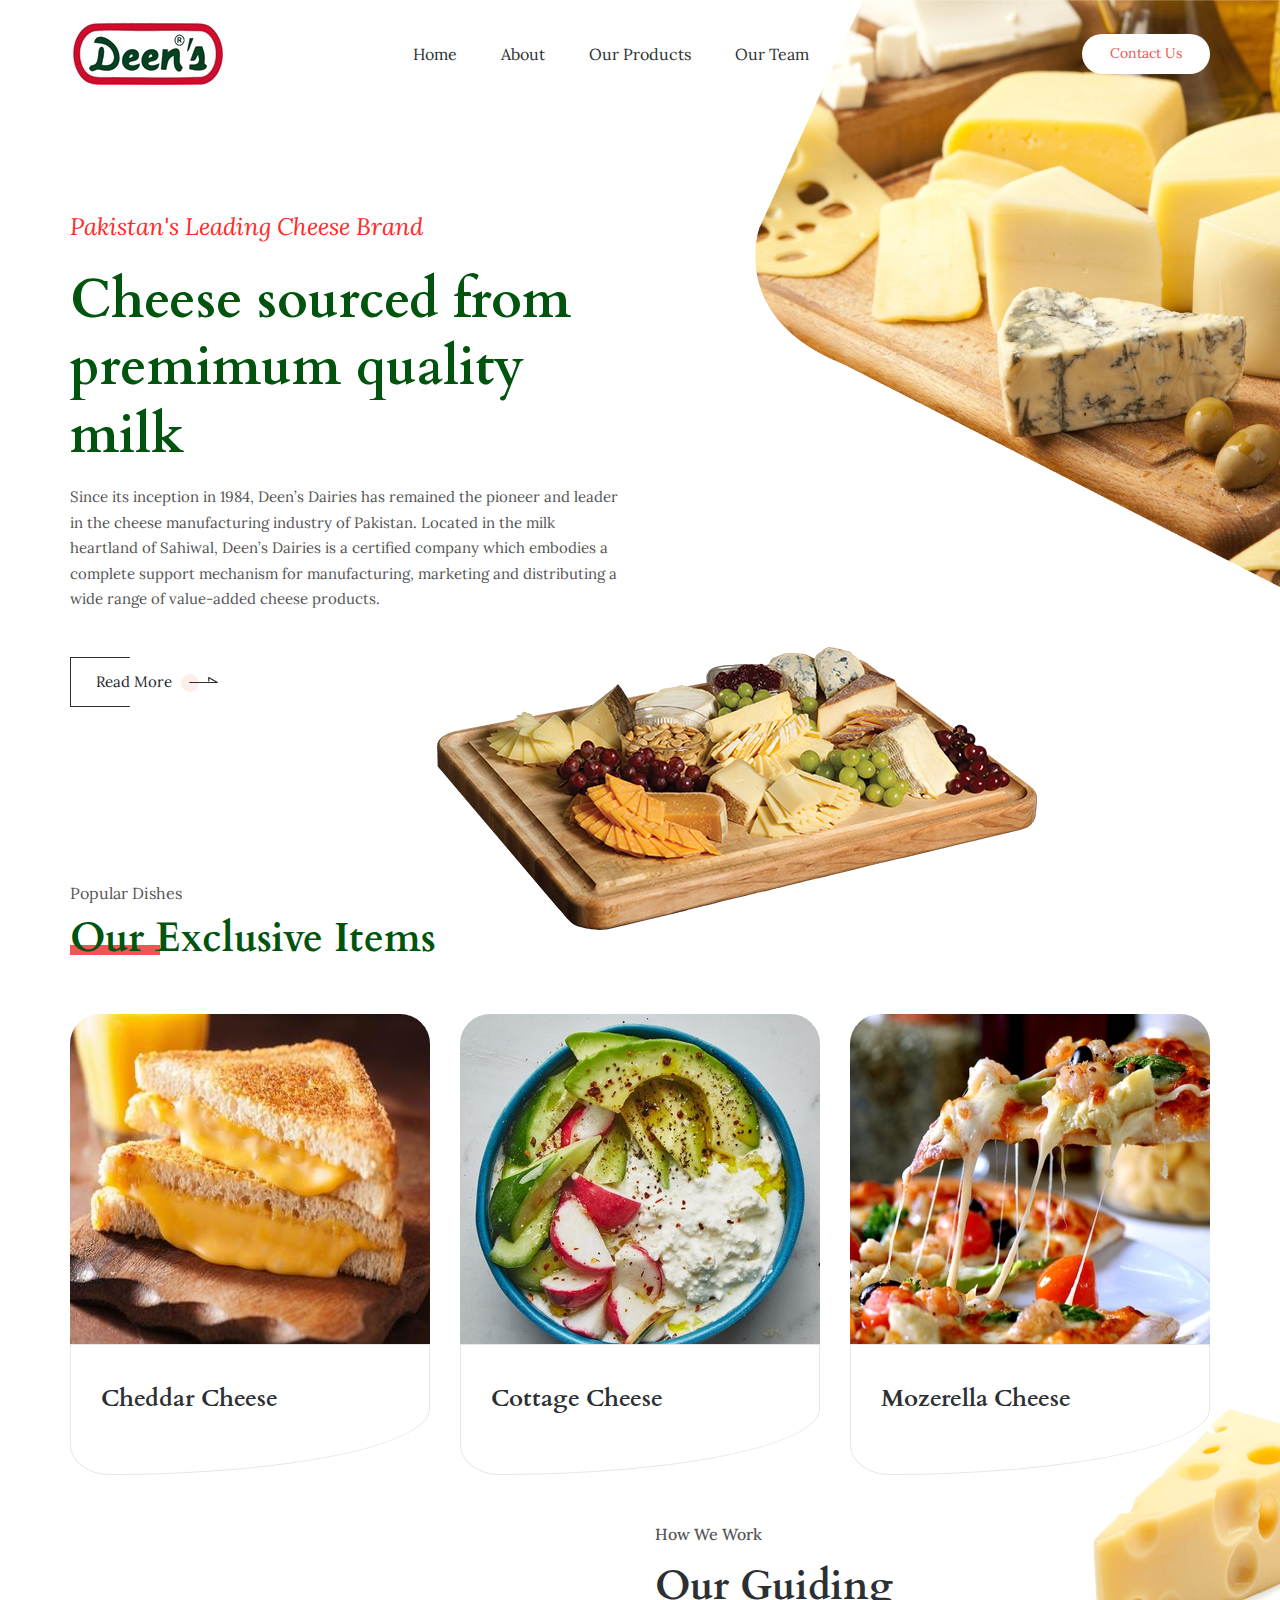
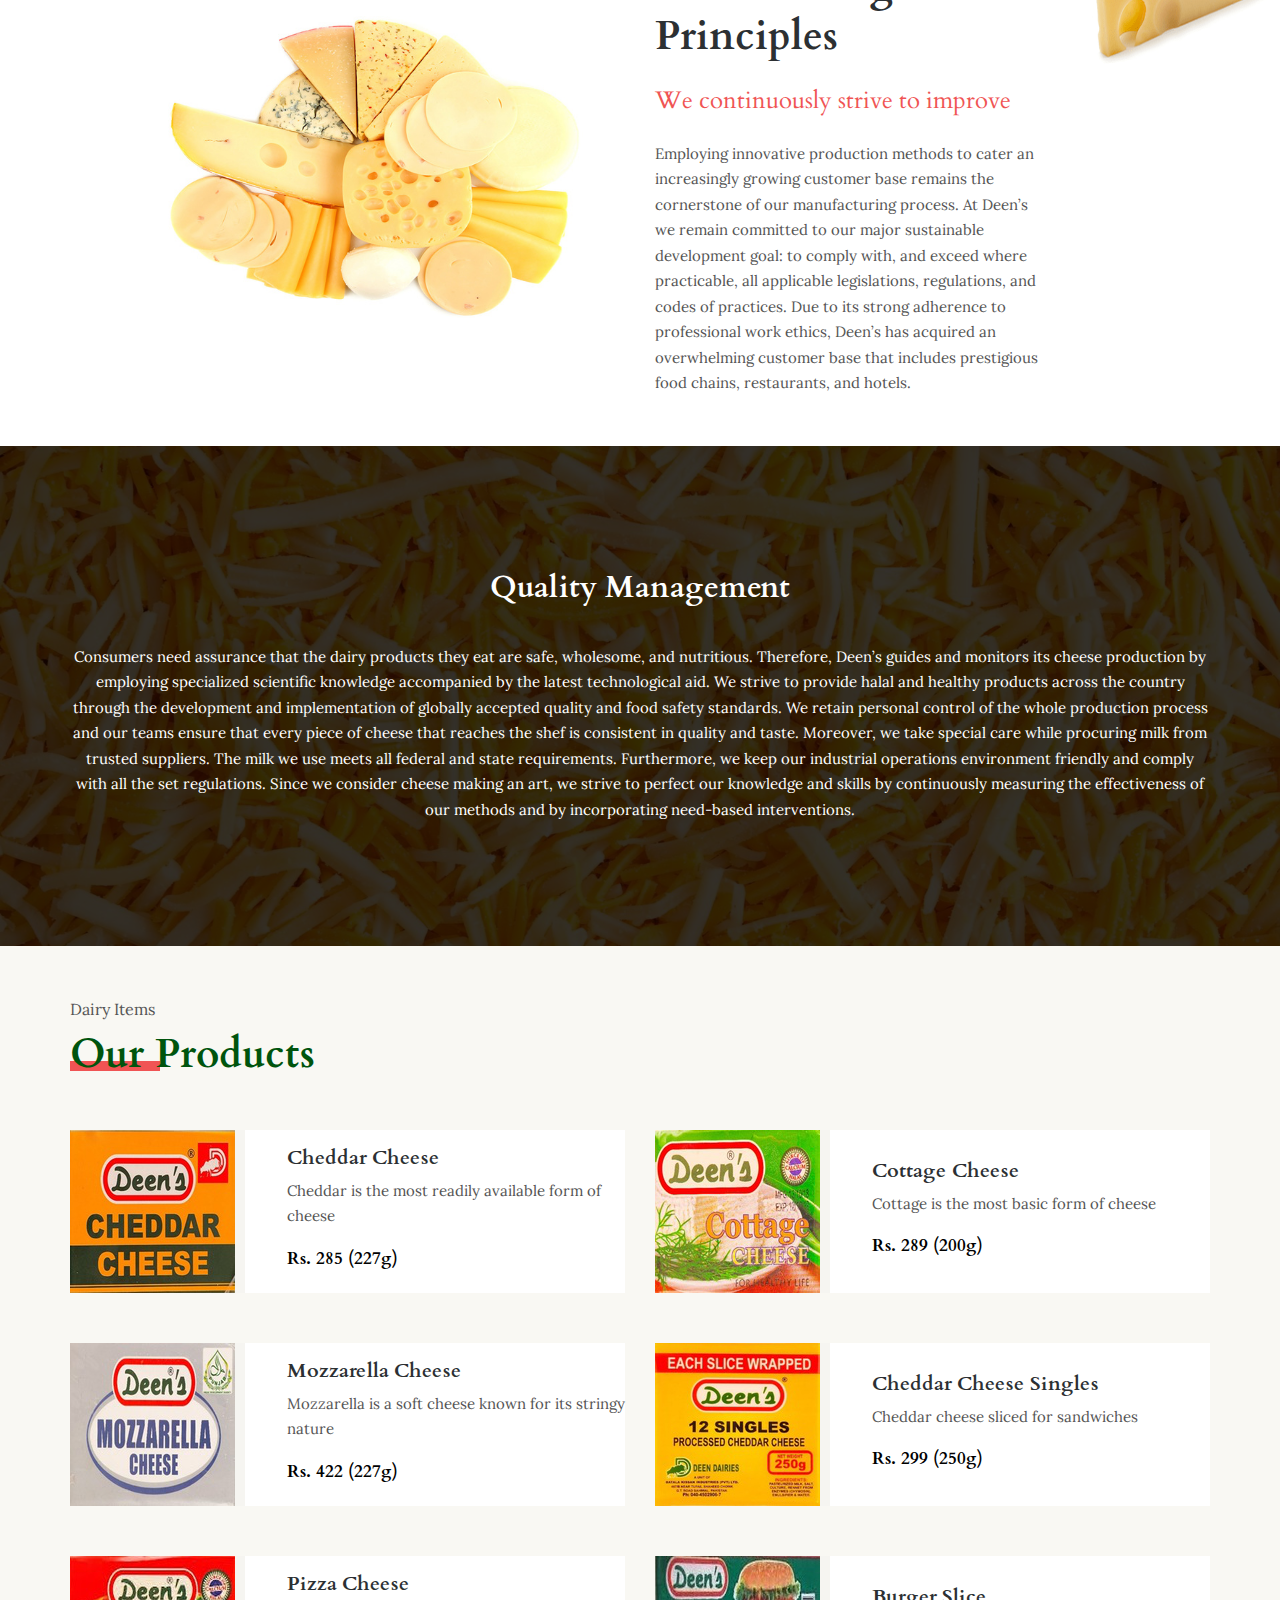
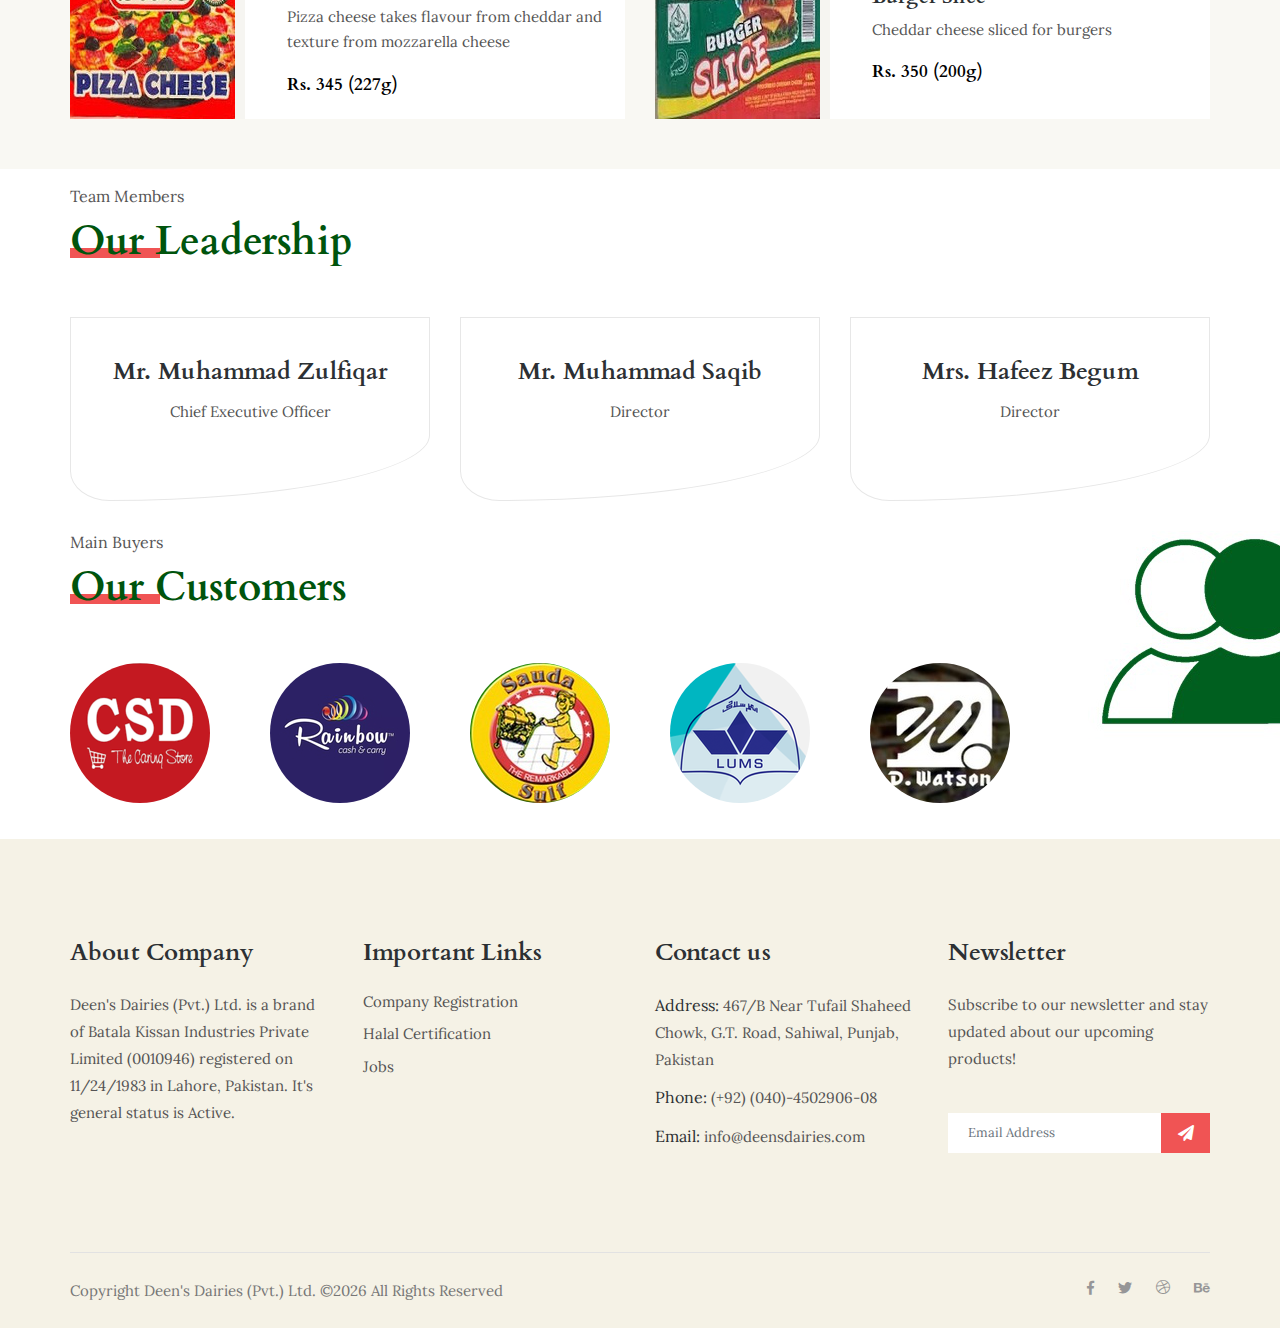
==== index.html @ 835cca10 "Update index.html" ====
<!doctype html>
<html lang="en">

<head>
    <!-- Required meta tags -->
    <meta charset="utf-8">
    <meta name="viewport" content="width=device-width, initial-scale=1, shrink-to-fit=no">
    <meta name="keywords" content="Deens, Cheddar, Mozzarella, Pizza, Cottage, Cheese, Best, Quality, Brand, Manufacturers, Pakistan, pizza cheese in pakistan, mozzarella cheese price in pakistan, mozzarella cheese brands in pakistan">
    <meta name="description" content="Based in the milk heartland of Sahiwal, Deen's is Pakistan's top cheese brand
that manufactures best quality cheese products: Cheddar, Mozzarella, Pizza, Cottage Cheese. Our products are available nationwide 
including Lahore, Karachi, Islamabad, Peshawar, Quetta.">
    <title>Deen's Dairies - Pakistan's Best-Selling Cheese Brand: Cheddar, Mozzarella, Pizza, Cottage. Top Manufacturers Of High Quality Cheese</title>
    <link rel="icon" href="img/favicon.ico">
    <!-- Bootstrap CSS -->
    <link rel="stylesheet" href="css/bootstrap.min.css">
    <!-- animate CSS -->
    <link rel="stylesheet" href="css/animate.css">
    <!-- owl carousel CSS -->
    <link rel="stylesheet" href="css/owl.carousel.min.css">
    <!-- themify CSS -->
    <link rel="stylesheet" href="css/themify-icons.css">
    <!-- flaticon CSS -->
    <link rel="stylesheet" href="css/flaticon.css">
    <!-- font awesome CSS -->
    <link rel="stylesheet" href="css/magnific-popup.css">
    <!-- swiper CSS -->
    <link rel="stylesheet" href="css/slick.css">
    <link rel="stylesheet" href="css/gijgo.min.css">
    <link rel="stylesheet" href="css/nice-select.css">
    <link rel="stylesheet" href="css/all.css">
    <!-- style CSS -->
    <link rel="stylesheet" href="css/style.css">
</head>

<body>
    <!--::header part start::-->
    <header class="main_menu home_menu">
        <div class="container">
            <div class="row align-items-center">
                <div class="col-lg-12">
                    <nav class="navbar navbar-expand-lg navbar-light">
                        <a class="navbar-brand" href="index.html"> <img src="img/logo.png" alt="logo"> </a>
                        <button class="navbar-toggler" type="button" data-toggle="collapse"
                            data-target="#navbarSupportedContent" aria-controls="navbarSupportedContent"
                            aria-expanded="false" aria-label="Toggle navigation">
                            <span class="navbar-toggler-icon"></span>
                        </button>

                        <div class="collapse navbar-collapse main-menu-item justify-content-end"
                            id="navbarSupportedContent">
                            <ul class="navbar-nav">
                                <li class="nav-item">
                                    <a class="nav-link" href="index.html">Home</a>
                                </li>
                                <li class="nav-item">
                                    <a class="nav-link" href="about.html">About</a>
                                </li>
                                <li class="nav-item">
                                    <a class="nav-link" href="our-products.html">Our Products</a>
                                </li>
                                <li class="nav-item">
                                    <a class="nav-link" href="our-team.html"> Our Team</a>
                                </li>
								 
                               
                               
                            </ul>
                        </div>
                        <div class="menu_btn">
                            <a href="contact.html" class="btn_1 d-none d-sm-block">Contact Us</a>
                        </div>
                    </nav>
                </div>
            </div>
        </div>
    </header>
    <!-- Header part end-->

    <!-- banner part start-->
    <section class="banner_part">
        <div class="container">
            <div class="row align-items-center">
                <div class="col-lg-6">
                    <div class="banner_text">
                        <div class="banner_text_iner">
                            <h5>Pakistan's Leading Cheese Brand</h5>
                            <h1>Cheese sourced from premimum quality milk</h1>
                            <p>Since its inception in 1984, Deen’s Dairies has remained the pioneer and leader in the cheese manufacturing industry of Pakistan. Located in the milk heartland of Sahiwal, Deen’s Dairies is a certified company which embodies a complete support mechanism for manufacturing, marketing and distributing a wide range of value-added cheese products. </p>
                            <div class="banner_btn">
                                <div class="banner_btn_iner">
                                    <a href="about.html" class="btn_2">Read More <img src="img/icon/left_1.svg" alt=""></a>
                                </div>
                            </div>
                        </div>
                    </div>
                </div>
            </div>
        </div>
    </section>
    <!-- banner part start-->

    <!--::exclusive_item_part start::-->
    <section class="exclusive_item_part blog_item_section">
        <div class="container">
            <div class="row">
                <div class="col-xl-5">
                    <div class="section_tittle">
                        <p>Popular Dishes</p>
                        <h2>Our Exclusive Items</h2>
                    </div>
                </div>
            </div>
            <div class="row">
                <div class="col-sm-6 col-lg-4">
                    <div class="single_blog_item">
                        <div class="single_blog_img">
                            <img src="img/food_item/food_item_1.png" alt="">
                        </div>
                        <div class="single_blog_text">
                            <h3>Cheddar Cheese</h3>
                            
                        </div>
                    </div>
                </div>
                <div class="col-sm-6 col-lg-4">
                    <div class="single_blog_item">
                        <div class="single_blog_img">
                            <img src="img/food_item/food_item_2.png" alt="">
                        </div>
                        <div class="single_blog_text">
                            <h3>Cottage Cheese</h3>
                            
                        </div>
                    </div>
                </div>
                <div class="col-sm-6 col-lg-4">
                    <div class="single_blog_item">
                        <div class="single_blog_img">
                            <img src="img/food_item/food_item_3.png" alt="">
                        </div>
                        <div class="single_blog_text">
                            <h3>Mozerella Cheese</h3>
                            
                        </div>
                    </div>
                </div>
                <div class="col-sm-6 col-lg-4 d-none d-sm-block d-lg-none">
                    <div class="single_blog_item">
                        <div class="single_blog_img">
                            <img src="img/food_item/food_item_1.png" alt="">
                        </div>
                        <div class="single_blog_text">
                            <h3>Cremy Noodles</h3>
                            <p>Was brean shed moveth day yielding tree yielding day were female and </p>
                            <a href="#" class="btn_3">Read More <img src="img/icon/left_2.svg" alt=""></a>
                        </div>
                    </div>
                </div>
            </div>
        </div>
    </section>
    <!--::exclusive_item_part end::-->

    <!-- about part start-->
    <section class="about_part">
        <div class="container-fluid">
            <div class="row align-items-center">
                <div class="col-sm-4 col-lg-5 offset-lg-1">
                    <div class="about_img">
                        <img src="img/about.png" alt="">
                    </div>
                </div>
                <div class="col-sm-8 col-lg-4">
                    <div class="about_text">
                        <h5>How We Work</h5>
                        <h2>Our Guiding Principles</h2>
                        <h4>We continuously strive to improve</h4>
                        <p>Employing innovative production methods to cater an increasingly growing customer base remains the cornerstone of our manufacturing process.  At Deen’s we remain committed to our major sustainable development goal: to comply with, and exceed where practicable, all applicable legislations, regulations, and codes of practices. Due to its strong adherence to professional work ethics, Deen’s has acquired an overwhelming customer base that includes prestigious food chains, restaurants, and hotels.  </p>
                        
                    </div>
                </div>
            </div>
        </div>
    </section>
    <!-- about part end-->

    <!-- intro_video_bg start-->
    <section class="intro_video_bg">
        <div class="container">
            <div class="row">
                <div class="col-lg-12">
                    <div class="intro_video_iner text-center">
					 
                        <h2>Quality Management</h2>
                    
                        
                        <div>
                            <p>Consumers need assurance that the dairy products they eat are safe, wholesome, and nutritious. Therefore, Deen’s guides and monitors its cheese production by employing specialized scientific knowledge accompanied by the latest technological aid. We strive to provide halal and healthy products across the country through the development and implementation of globally accepted quality and food safety standards. We retain personal control of the whole production process and our teams ensure that every piece of cheese that reaches the shef is consistent in quality and taste. Moreover, we take special care while procuring milk from trusted suppliers. The milk we use meets all federal and state requirements. Furthermore, we keep our industrial operations environment friendly and comply with all the set regulations. Since we consider cheese making an art, we strive to perfect our knowledge and skills by continuously measuring the effectiveness of our methods and by incorporating need-based interventions.</p>
                        </div>
                    </div>
                </div>
            </div>
        </div>
    </section>
    <!-- intro_video_bg part start-->

    <!-- food_menu start-->
    <section class="food_menu gray_bg">
        <div class="container">
            <div class="row justify-content-between">
                <div class="col-lg-5">
                    <div class="section_tittle">
                        <p>Dairy Items</p>
                        <h2>Our Products</h2>
                    </div>
                </div>
                <div class="col-lg-6">
                    
                </div>
                <div class="col-lg-12">
                    <div class="tab-content" id="myTabContent">
                        <div class="tab-pane fade show active single-member" id="Special" role="tabpanel"
                            aria-labelledby="Special-tab">
                            <div class="row">
                                <div class="col-sm-6 col-lg-6">
                                    <div class="single_food_item media">
                                        <img src="img/food_menu/single_food_1.png" class="mr-3" alt="...">
                                        <div class="media-body align-self-center">
                                            <h3>Cheddar Cheese</h3>
                                            <p>Cheddar is the most readily available form of cheese</p>
											<h5>Rs. 285 (227g)</h5>
                                            
                                        </div>
                                    </div>
                                    <div class="single_food_item media">
                                        <img src="img/food_menu/single_food_2.png" class="mr-3" alt="...">
                                        <div class="media-body align-self-center">
                                            <h3>Mozzarella Cheese</h3>
                                            <p>Mozzarella is a soft cheese known for its stringy nature</p>
                                            <h5>Rs. 422 (227g)</h5>
                                        </div>
                                    </div>
                                    <div class="single_food_item media">
                                        <img src="img/food_menu/single_food_3.png" class="mr-3" alt="...">
                                        <div class="media-body align-self-center">
                                            <h3>Pizza Cheese</h3>
                                            <p>Pizza cheese takes flavour from cheddar and texture from mozzarella cheese</p>
                                            <h5>Rs. 345 (227g)</h5>
                                        </div>
                                    </div>
                                </div>
                                <div class="col-sm-6 col-lg-6">
                                    <div class="single_food_item media">
                                        <img src="img/food_menu/single_food_4.png" class="mr-3" alt="...">
                                        <div class="media-body align-self-center">
                                            <h3>Cottage Cheese</h3>
                                            <p>Cottage is the most basic form of cheese </p>
                                            <h5>Rs. 289 (200g)</h5>
                                        </div>
                                    </div>
                                    <div class="single_food_item media">
                                        <img src="img/food_menu/single_food_5.png" class="mr-3" alt="...">
                                        <div class="media-body align-self-center">
                                            <h3>Cheddar Cheese Singles</h3>
                                            <p>Cheddar cheese sliced for sandwiches</p>
                                            <h5>Rs. 299 (250g)</h5>
                                        </div>
                                    </div>
                                    <div class="single_food_item media">
                                        <img src="img/food_menu/single_food_6.png" class="mr-3" alt="...">
                                        <div class="media-body align-self-center">
                                            <h3>Burger Slice</h3>
                                            <p>Cheddar cheese sliced for burgers</p>
                                            <h5>Rs. 350 (200g)</h5>
                                        </div>
                                    </div>
                                </div>
                            </div>
                        </div>
                        
                    </div>
                </div>
            </div>
        </div>
    </section>
    <!-- food_menu part end-->

    <!--::chefs_part start::-->
    <section class="chefs_part blog_item_section section_padding">
        <div class="container">
            <div class="row">
                <div class="col-xl-5">
                    <div class="section_tittle">
                        <p>Team Members</p>
                        <h2>Our Leadership</h2>
                    </div>
                </div>
            </div>
            <div class="row">
                <div class="col-sm-6 col-lg-4">
                    <div class="single_blog_item">
                        <div class="single_blog_img">
                            
                        </div>
                        <div class="single_blog_text text-center">
                            <h3>Mr. Muhammad Zulfiqar</h3>
                            <p>Chief Executive Officer</p>
                            <div class="social_icon">
                                
                            </div>
                        </div>
                    </div>
                </div>
                <div class="col-sm-6 col-lg-4">
                    <div class="single_blog_item">
                        <div class="single_blog_img">
                            
                        </div>
                        <div class="single_blog_text text-center">
                            <h3>Mr. Muhammad Saqib</h3>
                            <p>Director</p>
                            <div class="social_icon">
                               
                            </div>
                        </div>
                    </div>
                </div>
                <div class="col-sm-6 col-lg-4">
                    <div class="single_blog_item">
                        <div class="single_blog_img">
                            
                        </div>
                        <div class="single_blog_text text-center">
                            <h3>Mrs. Hafeez Begum</h3>
                            <p>Director</p>
                            <div class="social_icon">
                               
                            </div>
                        </div>
                    </div>
                </div>
                <div class="col-sm-6 col-lg-4 d-none d-sm-block d-lg-none">
                    
                </div>
            </div>
        </div>
    </section>
    <!--::chefs_part end::-->

    <!--::regervation_part start::-->
   
    <!--::regervation_part end::-->

    <!--::review_part start::-->
    <section class="review_part gray_bg section_padding">
        <div class="container">
            <div class="row">
                <div class="col-xl-5">
                    <div class="section_tittle">
                        <p>Main Buyers</p>
                        <h2>Our Customers</h2>
                    </div>
                </div>
            </div>
            <div class="row">
                <div class="col-lg-11">
                    
                        
                            <div class="client_img align-self-center">
								<a href="https://www.csd.gov.pk//"> <img src="img/client/client_1.png" alt=""> </a>
                            </div>
							 <div class="client_img align-self-center">
                                <a href="https://rainbowcc.com.pk/"> <img src="img/client/client_2.png" alt=""> </a>
                            </div>
							<div class="client_img align-self-center">
                                <a href="https://saudasulf.com/"> <img src="img/client/client_4.png" alt=""> </a>
                            </div>
							 <div class="client_img align-self-center">
                                <a href="https://lums.edu.pk/"> <img src="img/client/client_3.png" alt=""> </a>
                            </div>
							<div class="client_img align-self-center">
                                <a href="https://www.dwatsononline.pk/"> <img src="img/client/client_5.png" alt=""> </a>
                            </div>
                </div>
            </div>
        </div>
    </section>
    <!--::review_part end::-->

   
    <!--::exclusive_item_part end::-->

    <!-- footer part start-->
    <footer class="footer-area">
        <div class="container">
            <div class="row">
                <div class="col-xl-3 col-sm-6 col-md-3 col-lg-3">
                    <div class="single-footer-widget footer_1">
                        <h4>About Company</h4>
                        <p>Deen's Dairies (Pvt.) Ltd. is a brand of Batala Kissan Industries Private Limited (0010946) registered on 11/24/1983 in Lahore, Pakistan. It's general status is Active.</p>
                    </div>
                </div>
                <div class="col-xl-3 col-sm-6 col-md-2 col-lg-3">
                    <div class="single-footer-widget footer_2">
                        <h4>Important Links</h4>
                        <div class="contact_info">
                            <ul>
                                <li><a href="https://opencorporates.com/companies/pk/0010946">Company Registration</a></li>
                                <li><a href="https://phda.com.pk/index.php/certified-clients/">Halal Certification</a></li>
                                <li><a href="http://www.jobz.pk/company/batala-kissan-industries/">Jobs</a></li>
                                <li><a href="#"></a></li>
                            </ul>
                        </div>
                    </div>
                </div>
                <div class="col-xl-3 col-sm-6 col-md-3 col-lg-3">
                    <div class="single-footer-widget footer_2">
                        <h4>Contact us</h4>
                        <div class="contact_info">
                            <p><span> Address:</span> 467/B Near Tufail Shaheed Chowk, G.T. Road, Sahiwal, Punjab, Pakistan</p>
                            <p><span> Phone:</span> (+92) (040)-4502906-08</p>
                            <p><span> Email: </span> info@deensdairies.com </p>
                        </div>
                    </div>
                </div>
                <div class="col-xl-3 col-sm-6 col-md-4 col-lg-3">
                    <div class="single-footer-widget footer_3">
                        <h4>Newsletter</h4>
                        <p>Subscribe to our newsletter and stay updated about our upcoming products!</p>
                        <form action="#">
                            <div class="form-group">
                                <div class="input-group mb-3">
                                    <input type="text" class="form-control" placeholder='Email Address'
                                        onfocus="this.placeholder = ''" onblur="this.placeholder = 'Email Address'">
                                    <div class="input-group-append">
                                        <button class="btn" type="button"><i class="fas fa-paper-plane"></i></button>
                                    </div>
                                </div>
                            </div>
                        </form>
                    </div>
                </div>
            </div>
            <div class="copyright_part_text">
                <div class="row">
                    <div class="col-lg-8">
                        <p class="footer-text m-0">
Copyright Deen's Dairies (Pvt.) Ltd.  &copy;<script>document.write(new Date().getFullYear());</script> All Rights Reserved</p>
                    </div>
                    <div class="col-lg-4">
                        <div class="copyright_social_icon text-right">
                            <a href=""><i class="fab fa-facebook-f"></i></a>
                            <a href=""><i class="fab fa-twitter"></i></a>
                            <a href=""><i class="ti-dribbble"></i></a>
                            <a href=""><i class="fab fa-behance"></i></a>
                        </div>
                    </div>
                </div>
            </div>
        </div>
    </footer>
    <!-- footer part end-->

    <!-- jquery plugins here-->
    <!-- jquery -->
    <script src="js/jquery-1.12.1.min.js"></script>
    <!-- popper js -->
    <script src="js/popper.min.js"></script>
    <!-- bootstrap js -->
    <script src="js/bootstrap.min.js"></script>
    <!-- easing js -->
    <script src="js/jquery.magnific-popup.js"></script>
    <!-- swiper js -->
    <script src="js/swiper.min.js"></script>
    <!-- swiper js -->
    <script src="js/masonry.pkgd.js"></script>
    <!-- particles js -->
    <script src="js/owl.carousel.min.js"></script>
    <!-- swiper js -->
    <script src="js/slick.min.js"></script>
    <script src="js/gijgo.min.js"></script>
    <script src="js/jquery.nice-select.min.js"></script>
    <!-- custom js -->
    <script src="js/custom.js"></script>
</body>

</html>
---- css/themify-icons.css ----
@font-face {
	font-family: 'themify';
	src:url('../fonts/themify.eot?-fvbane');
	src:url('../fonts/themify.eot?#iefix-fvbane') format('embedded-opentype'),
		url('../fonts/themify.woff?-fvbane') format('woff'),
		url('../fonts/themify.ttf?-fvbane') format('truetype'),
		url('../fonts/themify.svg?-fvbane#themify') format('svg');
	font-weight: normal;
	font-style: normal;
}

[class^="ti-"], [class*=" ti-"] {
	font-family: 'themify';
	speak: none;
	font-style: normal;
	font-weight: normal;
	font-variant: normal;
	text-transform: none;
	line-height: 1;

	/* Better Font Rendering =========== */
	-webkit-font-smoothing: antialiased;
	-moz-osx-font-smoothing: grayscale;
}

.ti-wand:before {
	content: "\e600";
}
.ti-volume:before {
	content: "\e601";
}
.ti-user:before {
	content: "\e602";
}
.ti-unlock:before {
	content: "\e603";
}
.ti-unlink:before {
	content: "\e604";
}
.ti-trash:before {
	content: "\e605";
}
.ti-thought:before {
	content: "\e606";
}
.ti-target:before {
	content: "\e607";
}
.ti-tag:before {
	content: "\e608";
}
.ti-tablet:before {
	content: "\e609";
}
.ti-star:before {
	content: "\e60a";
}
.ti-spray:before {
	content: "\e60b";
}
.ti-signal:before {
	content: "\e60c";
}
.ti-shopping-cart:before {
	content: "\e60d";
}
.ti-shopping-cart-full:before {
	content: "\e60e";
}
.ti-settings:before {
	content: "\e60f";
}
.ti-search:before {
	content: "\e610";
}
.ti-zoom-in:before {
	content: "\e611";
}
.ti-zoom-out:before {
	content: "\e612";
}
.ti-cut:before {
	content: "\e613";
}
.ti-ruler:before {
	content: "\e614";
}
.ti-ruler-pencil:before {
	content: "\e615";
}
.ti-ruler-alt:before {
	content: "\e616";
}
.ti-bookmark:before {
	content: "\e617";
}
.ti-bookmark-alt:before {
	content: "\e618";
}
.ti-reload:before {
	content: "\e619";
}
.ti-plus:before {
	content: "\e61a";
}
.ti-pin:before {
	content: "\e61b";
}
.ti-pencil:before {
	content: "\e61c";
}
.ti-pencil-alt:before {
	content: "\e61d";
}
.ti-paint-roller:before {
	content: "\e61e";
}
.ti-paint-bucket:before {
	content: "\e61f";
}
.ti-na:before {
	content: "\e620";
}
.ti-mobile:before {
	content: "\e621";
}
.ti-minus:before {
	content: "\e622";
}
.ti-medall:before {
	content: "\e623";
}
.ti-medall-alt:before {
	content: "\e624";
}
.ti-marker:before {
	content: "\e625";
}
.ti-marker-alt:before {
	content: "\e626";
}
.ti-arrow-up:before {
	content: "\e627";
}
.ti-arrow-right:before {
	content: "\e628";
}
.ti-arrow-left:before {
	content: "\e629";
}
.ti-arrow-down:before {
	content: "\e62a";
}
.ti-lock:before {
	content: "\e62b";
}
.ti-location-arrow:before {
	content: "\e62c";
}
.ti-link:before {
	content: "\e62d";
}
.ti-layout:before {
	content: "\e62e";
}
.ti-layers:before {
	content: "\e62f";
}
.ti-layers-alt:before {
	content: "\e630";
}
.ti-key:before {
	content: "\e631";
}
.ti-import:before {
	content: "\e632";
}
.ti-image:before {
	content: "\e633";
}
.ti-heart:before {
	content: "\e634";
}
.ti-heart-broken:before {
	content: "\e635";
}
.ti-hand-stop:before {
	content: "\e636";
}
.ti-hand-open:before {
	content: "\e637";
}
.ti-hand-drag:before {
	content: "\e638";
}
.ti-folder:before {
	content: "\e639";
}
.ti-flag:before {
	content: "\e63a";
}
.ti-flag-alt:before {
	content: "\e63b";
}
.ti-flag-alt-2:before {
	content: "\e63c";
}
.ti-eye:before {
	content: "\e63d";
}
.ti-export:before {
	content: "\e63e";
}
.ti-exchange-vertical:before {
	content: "\e63f";
}
.ti-desktop:before {
	content: "\e640";
}
.ti-cup:before {
	content: "\e641";
}
.ti-crown:before {
	content: "\e642";
}
.ti-comments:before {
	content: "\e643";
}
.ti-comment:before {
	content: "\e644";
}
.ti-comment-alt:before {
	content: "\e645";
}
.ti-close:before {
	content: "\e646";
}
.ti-clip:before {
	content: "\e647";
}
.ti-angle-up:before {
	content: "\e648";
}
.ti-angle-right:before {
	content: "\e649";
}
.ti-angle-left:before {
	content: "\e64a";
}
.ti-angle-down:before {
	content: "\e64b";
}
.ti-check:before {
	content: "\e64c";
}
.ti-check-box:before {
	content: "\e64d";
}
.ti-camera:before {
	content: "\e64e";
}
.ti-announcement:before {
	content: "\e64f";
}
.ti-brush:before {
	content: "\e650";
}
.ti-briefcase:before {
	content: "\e651";
}
.ti-bolt:before {
	content: "\e652";
}
.ti-bolt-alt:before {
	content: "\e653";
}
.ti-blackboard:before {
	content: "\e654";
}
.ti-bag:before {
	content: "\e655";
}
.ti-move:before {
	content: "\e656";
}
.ti-arrows-vertical:before {
	content: "\e657";
}
.ti-arrows-horizontal:before {
	content: "\e658";
}
.ti-fullscreen:before {
	content: "\e659";
}
.ti-arrow-top-right:before {
	content: "\e65a";
}
.ti-arrow-top-left:before {
	content: "\e65b";
}
.ti-arrow-circle-up:before {
	content: "\e65c";
}
.ti-arrow-circle-right:before {
	content: "\e65d";
}
.ti-arrow-circle-left:before {
	content: "\e65e";
}
.ti-arrow-circle-down:before {
	content: "\e65f";
}
.ti-angle-double-up:before {
	content: "\e660";
}
.ti-angle-double-right:before {
	content: "\e661";
}
.ti-angle-double-left:before {
	content: "\e662";
}
.ti-angle-double-down:before {
	content: "\e663";
}
.ti-zip:before {
	content: "\e664";
}
.ti-world:before {
	content: "\e665";
}
.ti-wheelchair:before {
	content: "\e666";
}
.ti-view-list:before {
	content: "\e667";
}
.ti-view-list-alt:before {
	content: "\e668";
}
.ti-view-grid:before {
	content: "\e669";
}
.ti-uppercase:before {
	content: "\e66a";
}
.ti-upload:before {
	content: "\e66b";
}
.ti-underline:before {
	content: "\e66c";
}
.ti-truck:before {
	content: "\e66d";
}
.ti-timer:before {
	content: "\e66e";
}
.ti-ticket:before {
	content: "\e66f";
}
.ti-thumb-up:before {
	content: "\e670";
}
.ti-thumb-down:before {
	content: "\e671";
}
.ti-text:before {
	content: "\e672";
}
.ti-stats-up:before {
	content: "\e673";
}
.ti-stats-down:before {
	content: "\e674";
}
.ti-split-v:before {
	content: "\e675";
}
.ti-split-h:before {
	content: "\e676";
}
.ti-smallcap:before {
	content: "\e677";
}
.ti-shine:before {
	content: "\e678";
}
.ti-shift-right:before {
	content: "\e679";
}
.ti-shift-left:before {
	content: "\e67a";
}
.ti-shield:before {
	content: "\e67b";
}
.ti-notepad:before {
	content: "\e67c";
}
.ti-server:before {
	content: "\e67d";
}
.ti-quote-right:before {
	content: "\e67e";
}
.ti-quote-left:before {
	content: "\e67f";
}
.ti-pulse:before {
	content: "\e680";
}
.ti-printer:before {
	content: "\e681";
}
.ti-power-off:before {
	content: "\e682";
}
.ti-plug:before {
	content: "\e683";
}
.ti-pie-chart:before {
	content: "\e684";
}
.ti-paragraph:before {
	content: "\e685";
}
.ti-panel:before {
	content: "\e686";
}
.ti-package:before {
	content: "\e687";
}
.ti-music:before {
	content: "\e688";
}
.ti-music-alt:before {
	content: "\e689";
}
.ti-mouse:before {
	content: "\e68a";
}
.ti-mouse-alt:before {
	content: "\e68b";
}
.ti-money:before {
	content: "\e68c";
}
.ti-microphone:before {
	content: "\e68d";
}
.ti-menu:before {
	content: "\e68e";
}
.ti-menu-alt:before {
	content: "\e68f";
}
.ti-map:before {
	content: "\e690";
}
.ti-map-alt:before {
	content: "\e691";
}
.ti-loop:before {
	content: "\e692";
}
.ti-location-pin:before {
	content: "\e693";
}
.ti-list:before {
	content: "\e694";
}
.ti-light-bulb:before {
	content: "\e695";
}
.ti-Italic:before {
	content: "\e696";
}
.ti-info:before {
	content: "\e697";
}
.ti-infinite:before {
	content: "\e698";
}
.ti-id-badge:before {
	content: "\e699";
}
.ti-hummer:before {
	content: "\e69a";
}
.ti-home:before {
	content: "\e69b";
}
.ti-help:before {
	content: "\e69c";
}
.ti-headphone:before {
	content: "\e69d";
}
.ti-harddrives:before {
	content: "\e69e";
}
.ti-harddrive:before {
	content: "\e69f";
}
.ti-gift:before {
	content: "\e6a0";
}
.ti-game:before {
	content: "\e6a1";
}
.ti-filter:before {
	content: "\e6a2";
}
.ti-files:before {
	content: "\e6a3";
}
.ti-file:before {
	content: "\e6a4";
}
.ti-eraser:before {
	content: "\e6a5";
}
.ti-envelope:before {
	content: "\e6a6";
}
.ti-download:before {
	content: "\e6a7";
}
.ti-direction:before {
	content: "\e6a8";
}
.ti-direction-alt:before {
	content: "\e6a9";
}
.ti-dashboard:before {
	content: "\e6aa";
}
.ti-control-stop:before {
	content: "\e6ab";
}
.ti-control-shuffle:before {
	content: "\e6ac";
}
.ti-control-play:before {
	content: "\e6ad";
}
.ti-control-pause:before {
	content: "\e6ae";
}
.ti-control-forward:before {
	content: "\e6af";
}
.ti-control-backward:before {
	content: "\e6b0";
}
.ti-cloud:before {
	content: "\e6b1";
}
.ti-cloud-up:before {
	content: "\e6b2";
}
.ti-cloud-down:before {
	content: "\e6b3";
}
.ti-clipboard:before {
	content: "\e6b4";
}
.ti-car:before {
	content: "\e6b5";
}
.ti-calendar:before {
	content: "\e6b6";
}
.ti-book:before {
	content: "\e6b7";
}
.ti-bell:before {
	content: "\e6b8";
}
.ti-basketball:before {
	content: "\e6b9";
}
.ti-bar-chart:before {
	content: "\e6ba";
}
.ti-bar-chart-alt:before {
	content: "\e6bb";
}
.ti-back-right:before {
	content: "\e6bc";
}
.ti-back-left:before {
	content: "\e6bd";
}
.ti-arrows-corner:before {
	content: "\e6be";
}
.ti-archive:before {
	content: "\e6bf";
}
.ti-anchor:before {
	content: "\e6c0";
}
.ti-align-right:before {
	content: "\e6c1";
}
.ti-align-left:before {
	content: "\e6c2";
}
.ti-align-justify:before {
	content: "\e6c3";
}
.ti-align-center:before {
	content: "\e6c4";
}
.ti-alert:before {
	content: "\e6c5";
}
.ti-alarm-clock:before {
	content: "\e6c6";
}
.ti-agenda:before {
	content: "\e6c7";
}
.ti-write:before {
	content: "\e6c8";
}
.ti-window:before {
	content: "\e6c9";
}
.ti-widgetized:before {
	content: "\e6ca";
}
.ti-widget:before {
	content: "\e6cb";
}
.ti-widget-alt:before {
	content: "\e6cc";
}
.ti-wallet:before {
	content: "\e6cd";
}
.ti-video-clapper:before {
	content: "\e6ce";
}
.ti-video-camera:before {
	content: "\e6cf";
}
.ti-vector:before {
	content: "\e6d0";
}
.ti-themify-logo:before {
	content: "\e6d1";
}
.ti-themify-favicon:before {
	content: "\e6d2";
}
.ti-themify-favicon-alt:before {
	content: "\e6d3";
}
.ti-support:before {
	content: "\e6d4";
}
.ti-stamp:before {
	content: "\e6d5";
}
.ti-split-v-alt:before {
	content: "\e6d6";
}
.ti-slice:before {
	content: "\e6d7";
}
.ti-shortcode:before {
	content: "\e6d8";
}
.ti-shift-right-alt:before {
	content: "\e6d9";
}
.ti-shift-left-alt:before {
	content: "\e6da";
}
.ti-ruler-alt-2:before {
	content: "\e6db";
}
.ti-receipt:before {
	content: "\e6dc";
}
.ti-pin2:before {
	content: "\e6dd";
}
.ti-pin-alt:before {
	content: "\e6de";
}
.ti-pencil-alt2:before {
	content: "\e6df";
}
.ti-palette:before {
	content: "\e6e0";
}
.ti-more:before {
	content: "\e6e1";
}
.ti-more-alt:before {
	content: "\e6e2";
}
.ti-microphone-alt:before {
	content: "\e6e3";
}
.ti-magnet:before {
	content: "\e6e4";
}
.ti-line-double:before {
	content: "\e6e5";
}
.ti-line-dotted:before {
	content: "\e6e6";
}
.ti-line-dashed:before {
	content: "\e6e7";
}
.ti-layout-width-full:before {
	content: "\e6e8";
}
.ti-layout-width-default:before {
	content: "\e6e9";
}
.ti-layout-width-default-alt:before {
	content: "\e6ea";
}
.ti-layout-tab:before {
	content: "\e6eb";
}
.ti-layout-tab-window:before {
	content: "\e6ec";
}
.ti-layout-tab-v:before {
	content: "\e6ed";
}
.ti-layout-tab-min:before {
	content: "\e6ee";
}
.ti-layout-slider:before {
	content: "\e6ef";
}
.ti-layout-slider-alt:before {
	content: "\e6f0";
}
.ti-layout-sidebar-right:before {
	content: "\e6f1";
}
.ti-layout-sidebar-none:before {
	content: "\e6f2";
}
.ti-layout-sidebar-left:before {
	content: "\e6f3";
}
.ti-layout-placeholder:before {
	content: "\e6f4";
}
.ti-layout-menu:before {
	content: "\e6f5";
}
.ti-layout-menu-v:before {
	content: "\e6f6";
}
.ti-layout-menu-separated:before {
	content: "\e6f7";
}
.ti-layout-menu-full:before {
	content: "\e6f8";
}
.ti-layout-media-right-alt:before {
	content: "\e6f9";
}
.ti-layout-media-right:before {
	content: "\e6fa";
}
.ti-layout-media-overlay:before {
	content: "\e6fb";
}
.ti-layout-media-overlay-alt:before {
	content: "\e6fc";
}
.ti-layout-media-overlay-alt-2:before {
	content: "\e6fd";
}
.ti-layout-media-left-alt:before {
	content: "\e6fe";
}
.ti-layout-media-left:before {
	content: "\e6ff";
}
.ti-layout-media-center-alt:before {
	content: "\e700";
}
.ti-layout-media-center:before {
	content: "\e701";
}
.ti-layout-list-thumb:before {
	content: "\e702";
}
.ti-layout-list-thumb-alt:before {
	content: "\e703";
}
.ti-layout-list-post:before {
	content: "\e704";
}
.ti-layout-list-large-image:before {
	content: "\e705";
}
.ti-layout-line-solid:before {
	content: "\e706";
}
.ti-layout-grid4:before {
	content: "\e707";
}
.ti-layout-grid3:before {
	content: "\e708";
}
.ti-layout-grid2:before {
	content: "\e709";
}
.ti-layout-grid2-thumb:before {
	content: "\e70a";
}
.ti-layout-cta-right:before {
	content: "\e70b";
}
.ti-layout-cta-left:before {
	content: "\e70c";
}
.ti-layout-cta-center:before {
	content: "\e70d";
}
.ti-layout-cta-btn-right:before {
	content: "\e70e";
}
.ti-layout-cta-btn-left:before {
	content: "\e70f";
}
.ti-layout-column4:before {
	content: "\e710";
}
.ti-layout-column3:before {
	content: "\e711";
}
.ti-layout-column2:before {
	content: "\e712";
}
.ti-layout-accordion-separated:before {
	content: "\e713";
}
.ti-layout-accordion-merged:before {
	content: "\e714";
}
.ti-layout-accordion-list:before {
	content: "\e715";
}
.ti-ink-pen:before {
	content: "\e716";
}
.ti-info-alt:before {
	content: "\e717";
}
.ti-help-alt:before {
	content: "\e718";
}
.ti-headphone-alt:before {
	content: "\e719";
}
.ti-hand-point-up:before {
	content: "\e71a";
}
.ti-hand-point-right:before {
	content: "\e71b";
}
.ti-hand-point-left:before {
	content: "\e71c";
}
.ti-hand-point-down:before {
	content: "\e71d";
}
.ti-gallery:before {
	content: "\e71e";
}
.ti-face-smile:before {
	content: "\e71f";
}
.ti-face-sad:before {
	content: "\e720";
}
.ti-credit-card:before {
	content: "\e721";
}
.ti-control-skip-forward:before {
	content: "\e722";
}
.ti-control-skip-backward:before {
	content: "\e723";
}
.ti-control-record:before {
	content: "\e724";
}
.ti-control-eject:before {
	content: "\e725";
}
.ti-comments-smiley:before {
	content: "\e726";
}
.ti-brush-alt:before {
	content: "\e727";
}
.ti-youtube:before {
	content: "\e728";
}
.ti-vimeo:before {
	content: "\e729";
}
.ti-twitter:before {
	content: "\e72a";
}
.ti-time:before {
	content: "\e72b";
}
.ti-tumblr:before {
	content: "\e72c";
}
.ti-skype:before {
	content: "\e72d";
}
.ti-share:before {
	content: "\e72e";
}
.ti-share-alt:before {
	content: "\e72f";
}
.ti-rocket:before {
	content: "\e730";
}
.ti-pinterest:before {
	content: "\e731";
}
.ti-new-window:before {
	content: "\e732";
}
.ti-microsoft:before {
	content: "\e733";
}
.ti-list-ol:before {
	content: "\e734";
}
.ti-linkedin:before {
	content: "\e735";
}
.ti-layout-sidebar-2:before {
	content: "\e736";
}
.ti-layout-grid4-alt:before {
	content: "\e737";
}
.ti-layout-grid3-alt:before {
	content: "\e738";
}
.ti-layout-grid2-alt:before {
	content: "\e739";
}
.ti-layout-column4-alt:before {
	content: "\e73a";
}
.ti-layout-column3-alt:before {
	content: "\e73b";
}
.ti-layout-column2-alt:before {
	content: "\e73c";
}
.ti-instagram:before {
	content: "\e73d";
}
.ti-google:before {
	content: "\e73e";
}
.ti-github:before {
	content: "\e73f";
}
.ti-flickr:before {
	content: "\e740";
}
.ti-facebook:before {
	content: "\e741";
}
.ti-dropbox:before {
	content: "\e742";
}
.ti-dribbble:before {
	content: "\e743";
}
.ti-apple:before {
	content: "\e744";
}
.ti-android:before {
	content: "\e745";
}
.ti-save:before {
	content: "\e746";
}
.ti-save-alt:before {
	content: "\e747";
}
.ti-yahoo:before {
	content: "\e748";
}
.ti-wordpress:before {
	content: "\e749";
}
.ti-vimeo-alt:before {
	content: "\e74a";
}
.ti-twitter-alt:before {
	content: "\e74b";
}
.ti-tumblr-alt:before {
	content: "\e74c";
}
.ti-trello:before {
	content: "\e74d";
}
.ti-stack-overflow:before {
	content: "\e74e";
}
.ti-soundcloud:before {
	content: "\e74f";
}
.ti-sharethis:before {
	content: "\e750";
}
.ti-sharethis-alt:before {
	content: "\e751";
}
.ti-reddit:before {
	content: "\e752";
}
.ti-pinterest-alt:before {
	content: "\e753";
}
.ti-microsoft-alt:before {
	content: "\e754";
}
.ti-linux:before {
	content: "\e755";
}
.ti-jsfiddle:before {
	content: "\e756";
}
.ti-joomla:before {
	content: "\e757";
}
.ti-html5:before {
	content: "\e758";
}
.ti-flickr-alt:before {
	content: "\e759";
}
.ti-email:before {
	content: "\e75a";
}
.ti-drupal:before {
	content: "\e75b";
}
.ti-dropbox-alt:before {
	content: "\e75c";
}
.ti-css3:before {
	content: "\e75d";
}
.ti-rss:before {
	content: "\e75e";
}
.ti-rss-alt:before {
	content: "\e75f";
}
---- css/flaticon.css ----
/*
  	Flaticon icon font: Flaticon
  	Creation date: 09/04/2019 10:10
  	*/

@font-face {
  font-family: "Flaticon";
  src: url("../fonts/Flaticon.eot");
  src: url("../fonts/Flaticon.eot?#iefix") format("embedded-opentype"),
       url("../fonts/Flaticon.woff2") format("woff2"),
       url("../fonts/Flaticon.woff") format("woff"),
       url("../fonts/Flaticon.ttf") format("truetype"),
       url("../fonts/Flaticon.svg#Flaticon") format("svg");
  font-weight: normal;
  font-style: normal;
}

@media screen and (-webkit-min-device-pixel-ratio:0) {
  @font-face {
    font-family: "Flaticon";
    src: url("./Flaticon.svg#Flaticon") format("svg");
  }
}

[class^="flaticon-"]:before, [class*=" flaticon-"]:before,
[class^="flaticon-"]:after, [class*=" flaticon-"]:after {   
  font-family: Flaticon;
        font-size: 30px;
       font-style: normal;
       color: #fff;
}

.flaticon-growth:before { content: "\f100"; }
.flaticon-wallet:before { content: "\f101"; }
---- css/gijgo.min.css ----
.gj-button-md,.gj-text-align-center{text-align:center}.gj-button-md,.gj-modal{overflow:hidden;outline:0}.gj-button-md,.gj-button-md-group{position:relative;vertical-align:middle}.gj-button,.gj-button-md,.gj-cursor-pointer{cursor:pointer}.gj-button{background-color:#f5f5f5;border:1px solid #ddd;color:#000;border-radius:3px;padding:6px 10px}.gj-unselectable{-webkit-touch-callout:none;-webkit-user-select:none;-khtml-user-select:none;-moz-user-select:none;-ms-user-select:none;user-select:none}.gj-row{display:-webkit-box;display:-ms-flexbox;display:flex;-ms-flex-wrap:wrap;flex-wrap:wrap}.gj-margin-left-5{margin-left:5px}.gj-margin-left-10{margin-left:10px}.gj-width-full{width:100%}.gj-font-size-16{font-size:16px}.gj-hidden{display:none}.gj-button-md{background:0 0;border:none;border-radius:2px;color:rgba(0,0,0,.87);height:36px;margin:0;min-width:64px;padding:0 16px;display:inline-block;font-family:Roboto,Helvetica,Arial,sans-serif;font-size:1rem;font-weight:500;text-transform:uppercase;letter-spacing:0;will-change:box-shadow;transition:box-shadow .2s cubic-bezier(.4,0,1,1),background-color .2s cubic-bezier(.4,0,.2,1),color .2s cubic-bezier(.4,0,.2,1);text-decoration:none;line-height:36px;-webkit-user-select:none;-moz-user-select:none;-ms-user-select:none;user-select:none}.gj-button-md:hover{background-color:rgba(158,158,158,.2)}.gj-button-md:disabled{color:rgba(0,0,0,.26);background:0 0}.gj-button-md .gj-icon,.gj-button-md .material-icons{vertical-align:middle}.gj-button-md.gj-button-md-icon{width:24px;height:31px;min-width:24px;padding:0;display:table}ul.gj-list-bootstrap li [data-role=image],ul.gj-list-md li [data-role=checkbox],ul.gj-list-md li [data-role=image]{height:24px;width:24px}.gj-button-md.gj-button-md-icon .gj-icon,.gj-button-md.gj-button-md-icon .material-icons{display:table-cell;margin-right:0;width:24px;height:24px}.gj-button-md.active{background-color:rgba(158,158,158,.4)}.gj-button-md-group{display:inline-block}.gj-textbox-md{border:none;border-bottom:1px solid rgba(0,0,0,.42);display:block;font-family:Helvetica,Arial,sans-serif;font-size:16px;line-height:16px;padding:4px 0;margin:0;width:100%;background:0 0;text-align:left;color:rgba(0,0,0,.87)}.gj-textbox-md:active,.gj-textbox-md:focus{border-bottom:2px solid rgba(0,0,0,.42);outline:0}.gj-textbox-md::placeholder{color:#8e8e8e}.gj-textbox-md:-ms-input-placeholder{color:#8e8e8e}.gj-textbox-md::-ms-input-placeholder{color:#8e8e8e}.gj-md-spacer-24{min-width:24px;width:24px;display:inline-block}.gj-md-spacer-32{min-width:32px;width:32px;display:inline-block}.gj-modal{position:fixed;top:0;right:0;bottom:0;left:0;z-index:1203;display:none;-webkit-overflow-scrolling:touch;background-color:rgba(0,0,0,.54118);transition:.2s ease opacity;will-change:opacity}ul.gj-list li [data-role=wrapper]{display:table;width:100%}ul.gj-list li [data-role=checkbox],ul.gj-list li [data-role=image]{display:table-cell;vertical-align:middle;text-align:center}ul.gj-list li [data-role=display]{display:table-cell;vertical-align:middle;cursor:pointer}ul.gj-list li [data-role=display]:empty:before{content:"\200b"}ul.gj-list-bootstrap{padding-left:0;margin-bottom:0}ul.gj-list-bootstrap li{padding:0}ul.gj-list-bootstrap li [data-role=wrapper]{padding:0 10px}ul.gj-list-bootstrap li [data-role=checkbox]{width:24px;padding:3px}ul.gj-list-bootstrap li [data-role=display]{padding:8px 0 8px 4px}.list-group-item.active ul li,.list-group-item.active:focus ul li,.list-group-item.active:hover ul li{text-shadow:none;color:initial}ul.gj-list-md{padding:0;list-style:none;line-height:24px;letter-spacing:0;color:#616161}.gj-picker-md,ul.gj-list-md li{font-family:Roboto,Helvetica,Arial,sans-serif;font-size:16px;font-weight:400;letter-spacing:.04em;line-height:1}ul.gj-list-md li{display:list-item;list-style-type:none;padding:0;min-height:unset;box-sizing:border-box;align-items:center;cursor:default;overflow:hidden;-webkit-flex-direction:row;-ms-flex-direction:row;flex-direction:row;-webkit-flex-wrap:nowrap;-ms-flex-wrap:nowrap;flex-wrap:nowrap}ul.gj-list-md li [data-role=display]{padding:8px 0 8px 5px;order:0;flex-grow:2;text-decoration:none;box-sizing:border-box;align-items:center;text-align:left;color:rgba(0,0,0,.87)}ul.gj-list-md li.disabled>[data-role=wrapper]>[data-role=display]{color:#9E9E9E}.gj-list-md-active{background:#e0e0e0;color:#3f51b5}.gj-picker{position:absolute;z-index:1203;background-color:#fff}.gj-picker .selected{color:#fff}.gj-picker-md{color:rgba(0,0,0,.87);border:1px solid #E0E0E0}.gj-modal .gj-picker-md{border:0}.gj-picker-md [role=header]{color:rgba(255,255,255,.54);display:flex;background:#2196f3;align-items:baseline;user-select:none;justify-content:center}.gj-picker-md [role=footer]{float:right;padding:10px}.gj-picker-md [role=footer] button.gj-button-md{color:#2196f3;font-weight:700;font-size:13px}.gj-picker-bootstrap{border:1px solid #E0E0E0}.gj-picker-bootstrap .selected{color:#888}.gj-picker-bootstrap [role=header]{background:#eee;color:#AAA}@font-face{font-family:gijgo-material;src:url(../fonts/gijgo-material.eot?235541);src:url(../fonts/gijgo-material.eot?235541#iefix) format('embedded-opentype'),url(../fonts/gijgo-material.ttf?235541) format('truetype'),url(../fonts/gijgo-material.woff?235541) format('woff'),url(../fonts/gijgo-material.svg?235541#gijgo-material) format('svg');font-weight:400;font-style:normal}.gj-icon{font-family:gijgo-material!important;font-size:24px;speak:none;font-style:normal;font-weight:400;font-variant:normal;text-transform:none;line-height:1;letter-spacing:0;-webkit-font-feature-settings:"liga";-moz-font-feature-settings:"liga=1";-moz-font-feature-settings:"liga";-ms-font-feature-settings:"liga" 1;font-feature-settings:"liga";-webkit-font-variant-ligatures:discretionary-ligatures;font-variant-ligatures:discretionary-ligatures;-webkit-font-smoothing:antialiased;-moz-osx-font-smoothing:grayscale}.gj-icon.undo:before{content:"\e900"}.gj-icon.vertical-align-top:before{content:"\e901"}.gj-icon.vertical-align-center:before{content:"\e902"}.gj-icon.vertical-align-bottom:before{content:"\e903"}.gj-icon.arrow-dropup:before{content:"\e904"}.gj-icon.clock:before{content:"\e905"}.gj-icon.refresh:before{content:"\e906"}.gj-icon.last-page:before{content:"\e907"}.gj-icon.first-page:before{content:"\e908"}.gj-icon.cancel:before{content:"\e909"}.gj-icon.clear:before{content:"\e90a"}.gj-icon.check-circle:before{content:"\e90b"}.gj-icon.delete:before{content:"\e90c"}.gj-icon.arrow-upward:before{content:"\e90d"}.gj-icon.arrow-forward:before{content:"\e90e"}.gj-icon.arrow-downward:before{content:"\e90f"}.gj-icon.arrow-back:before{content:"\e910"}.gj-icon.list-numbered:before{content:"\e911"}.gj-icon.list-bulleted:before{content:"\e912"}.gj-icon.indent-increase:before{content:"\e913"}.gj-icon.indent-decrease:before{content:"\e914"}.gj-icon.redo:before{content:"\e915"}.gj-icon.align-right:before{content:"\e916"}.gj-icon.align-left:before{content:"\e917"}.gj-icon.align-justify:before{content:"\e918"}.gj-icon.align-center:before{content:"\e919"}.gj-icon.strikethrough:before{content:"\e91a"}.gj-icon.italic:before{content:"\e91b"}.gj-icon.underlined:before{content:"\e91c"}.gj-icon.bold:before{content:"\e91d"}.gj-icon.arrow-dropdown:before{content:"\e91e"}.gj-icon.done:before{content:"\e91f"}.gj-icon.pencil:before{content:"\e920"}.gj-icon.minus:before{content:"\e921"}.gj-icon.plus:before{content:"\e922"}.gj-icon.chevron-up:before{content:"\e923"}.gj-icon.chevron-right:before{content:"\e924"}.gj-icon.chevron-down:before{content:"\e925"}.gj-icon.chevron-left:before{content:"\e926"}.gj-icon.event:before{content:"\e927"}.gj-draggable{cursor:move}.gj-resizable-handle{position:absolute;font-size:.1px;display:block;-ms-touch-action:none;touch-action:none;z-index:1203}.gj-dialog-bootstrap [data-role=title],.gj-dialog-bootstrap4 [data-role=title]{display:inline}.gj-dialog-bootstrap,.gj-dialog-bootstrap4,.gj-dialog-md{z-index:1202;overflow:hidden}.gj-resizable-n{cursor:n-resize;height:7px;width:100%;top:-5px;left:0}.gj-resizable-e{cursor:e-resize;width:7px;right:-5px;top:0;height:100%}.gj-resizable-s{cursor:s-resize;height:7px;width:100%;bottom:-5px;left:0}.gj-resizable-w{cursor:w-resize;width:7px;left:-5px;top:0;height:100%}.gj-resizable-se{cursor:se-resize;width:12px;height:12px;right:1px;bottom:1px}.gj-resizable-sw{cursor:sw-resize;width:9px;height:9px;left:-5px;bottom:-5px}.gj-resizable-nw{cursor:nw-resize;width:9px;height:9px;left:-5px;top:-5px}.gj-resizable-ne{cursor:ne-resize;width:9px;height:9px;right:-5px;top:-5px}.gj-dialog-footer{position:absolute;bottom:0;width:100%;margin-top:0}.gj-dialog-scrollable [data-role=body]{overflow-x:hidden;overflow-y:scroll}.gj-dialog-bootstrap [data-role=close]{line-height:1.42857143}.gj-dialog-bootstrap4 [data-role=close]{line-height:1.5}.gj-dialog-md{background-color:#FFF;border:none;box-shadow:0 11px 15px -7px rgba(0,0,0,.2),0 24px 38px 3px rgba(0,0,0,.14),0 9px 46px 8px rgba(0,0,0,.12);box-sizing:border-box;position:relative;display:-webkit-box;display:-webkit-flex;display:-ms-flexbox;display:flex;-webkit-box-orient:vertical;-webkit-box-direction:normal;-webkit-flex-direction:column;-ms-flex-direction:column;flex-direction:column;-webkit-background-clip:padding-box;background-clip:padding-box;outline:0}.gj-dialog-md-header{padding:24px 24px 0;font-family:Roboto,Helvetica,Arial,sans-serif}.gj-dialog-md-title{margin:0;font-weight:400;display:inline;line-height:28px;font-size:20px}.gj-dialog-md-close{-webkit-appearance:none;padding:0;cursor:pointer;background:0 0;border:0;float:right;line-height:28px;font-size:28px}.gj-dialog-md-body{padding:20px 24px 24px;color:rgba(0,0,0,.54);font-family:Helvetica,Arial,sans-serif;font-size:14px;font-weight:400;line-height:20px}.gj-dialog-md-footer{padding:8px 8px 8px 24px;display:-webkit-flex;display:-ms-flexbox;display:flex;-webkit-flex-direction:row-reverse;-ms-flex-direction:row-reverse;flex-direction:row-reverse;-webkit-flex-wrap:wrap;-ms-flex-wrap:wrap;flex-wrap:wrap;box-sizing:border-box}.gj-dialog-md-footer>:first-child{margin-right:0}.gj-dialog-md-footer>*{margin-right:8px;height:36px}DIV.gj-grid-wrapper{margin:auto;position:relative;clear:both;z-index:1}TABLE.gj-grid{margin:auto;border-collapse:collapse;width:100%;table-layout:fixed}TABLE.gj-grid THEAD TH [data-role=selectAll]{margin:auto}table.gj-grid-bootstrap thead th [data-role=sorticon],table.gj-grid-md thead th [data-role=sorticon]{margin-left:5px}TABLE.gj-grid THEAD TH [data-role=title],TABLE.gj-grid THEAD TH [data-role=sorticon]{display:inline-block}TABLE.gj-grid THEAD TH{overflow:hidden;text-overflow:ellipsis}TABLE.gj-grid.autogrow-header-row THEAD TH{overflow:auto;text-overflow:initial;white-space:pre-wrap;-ms-word-break:break-word;word-break:break-word}TABLE.gj-grid>tbody>tr>td{overflow:hidden;position:relative}table.gj-grid tbody div[data-role=display]{vertical-align:middle;text-indent:0;white-space:pre-wrap;-ms-word-break:break-word;word-break:break-word}table.gj-grid.fixed-body-rows tbody div[data-role=display]{overflow:hidden;text-overflow:ellipsis;white-space:nowrap;-ms-word-break:initial;word-break:initial}table.gj-grid tfoot DIV[data-role=display]{vertical-align:middle;text-indent:0;display:flex}TABLE.gj-grid .fa{padding:2px}TABLE.gj-grid>tbody>tr>td>div{padding:2px;overflow:hidden}DIV.gj-grid-wrapper DIV.gj-grid-loading-cover{background:#BBB;opacity:.5;position:absolute;vertical-align:middle}DIV.gj-grid-wrapper DIV.gj-grid-loading-text{position:absolute;font-weight:700}table.gj-grid-bootstrap thead th{background-color:#f5f5f5;vertical-align:middle}table.gj-grid-bootstrap thead th [data-role=sorticon] i.gj-icon,table.gj-grid-bootstrap thead th [data-role=sorticon] i.material-icons{position:absolute;font-size:20px;top:15px}table.gj-grid-bootstrap tbody tr td div[data-role=display]{padding:0}.gj-grid-bootstrap-4 .gj-checkbox-bootstrap{display:inline-block;padding-top:2px}.gj-grid-bootstrap-4 tbody tr.active{background-color:rgba(0,0,0,.075)}.gj-grid-md{position:relative;border:1px solid #e0e0e0;border-collapse:collapse;white-space:nowrap;font-size:13px;font-family:Roboto,Helvetica,Arial,sans-serif;background-color:#fff}.gj-grid-md td:first-of-type,.gj-grid-md th:first-of-type{padding-left:24px}.gj-grid-md td,.gj-grid-md th{padding:12px 18px;position:relative;box-sizing:border-box}.gj-grid-md th{vertical-align:bottom;font-weight:700;line-height:31px;letter-spacing:0;height:56px;font-size:12px;color:rgba(0,0,0,.54);text-align:right}.gj-grid-md td{height:48px;border-top:1px solid #e0e0e0;border-bottom:1px solid #e0e0e0;text-align:left;color:rgba(0,0,0,.87)}.gj-grid-bootstrap tbody tr.gj-grid-top-border td,.gj-grid-md tbody tr.gj-grid-top-border td{border-top:2px solid #777}.gj-grid-bootstrap tbody tr.gj-grid-bottom-border td,.gj-grid-md tbody tr.gj-grid-bottom-border td{border-bottom:2px solid #777}.gj-grid-md tbody tr{position:relative;height:48px;transition-duration:.28s;transition-timing-function:cubic-bezier(.4,0,.2,1);transition-property:background-color}.gj-grid-md tbody tr:hover{background-color:#EEE}.gj-grid-md tbody tr.gj-grid-md-select{background-color:#F5F5F5}table.gj-grid-md thead th [data-role=sorticon] i.gj-icon,table.gj-grid-md thead th [data-role=sorticon] i.material-icons{position:absolute;font-size:16px;top:19px}table.gj-grid-md thead th.gj-grid-select-all{padding-bottom:3px}@media only all{td.display-1120,td.display-320,td.display-480,td.display-640,td.display-800,td.display-960,th.display-1120,th.display-320,th.display-480,th.display-640,th.display-800,th.display-960{display:none}}@media screen and (min-width:20em){TABLE.gj-grid-bootstrap td.display-320,TABLE.gj-grid-bootstrap th.display-320{display:table-cell}}@media screen and (min-width:30em){TABLE.gj-grid-bootstrap td.display-480,TABLE.gj-grid-bootstrap th.display-480{display:table-cell}}@media screen and (min-width:40em){TABLE.gj-grid-bootstrap td.display-640,TABLE.gj-grid-bootstrap th.display-640{display:table-cell}}@media screen and (min-width:50em){TABLE.gj-grid-bootstrap td.display-800,TABLE.gj-grid-bootstrap th.display-800{display:table-cell}}@media screen and (min-width:60em){TABLE.gj-grid-bootstrap td.display-960,TABLE.gj-grid-bootstrap th.display-960{display:table-cell}}@media screen and (min-width:70em){TABLE.gj-grid-bootstrap td.display-1120,TABLE.gj-grid-bootstrap th.display-1120{display:table-cell}}.gj-grid-md tfoot tr th{padding-right:14px}.gj-grid-md tfoot tr[data-role=pager] .gj-grid-mdl-pager-label{padding-left:5px;padding-right:5px}.gj-grid-md tfoot tr[data-role=pager] .gj-dropdown-md{margin-left:12px}.gj-grid-md tfoot tr[data-role=pager] .gj-dropdown-md [role=presenter]{font-size:12px;font-weight:700;color:rgba(0,0,0,.54)}.gj-grid-md tfoot tr[data-role=pager] .gj-dropdown-md [role=presenter] [role=display]{text-align:right}.gj-grid-md tfoot tr[data-role=pager] .gj-grid-md-limit-select{margin-left:10px;font-size:12px;font-weight:700;color:rgba(0,0,0,.54)}.gj-grid-bootstrap tfoot tr[data-role=pager] th{line-height:30px;background-color:#f5f5f5}.gj-grid-bootstrap tfoot tr[data-role=pager] th>div>button,.gj-grid-bootstrap tfoot tr[data-role=pager] th>div>div{margin-right:5px}.gj-grid-bootstrap-4 tfoot tr[data-role=pager] th>div button{height:34px}.gj-grid-bootstrap-4 tfoot tr[data-role=pager] th div .gj-dropdown-bootstrap-4 .gj-dropdown-expander-mi .gj-icon{top:5px}.gj-grid-bootstrap-3 tfoot tr[data-role=pager] th>div>input{margin-right:5px;width:40px;text-align:right;display:inline-block;font-weight:700}.gj-grid-bootstrap-4 tfoot tr[data-role=pager] th>div>div.input-group{width:40px}.gj-grid-bootstrap-4 tfoot tr[data-role=pager] th>div>div.input-group input{text-align:right;font-weight:700;height:34px;padding-top:2px;padding-bottom:6px}.gj-grid-bootstrap tfoot tr[data-role=pager] th>div>select{display:inline-block;margin-right:5px;width:60px}.gj-grid-bootstrap tfoot tr[data-role=pager] th .gj-dropdown-bootstrap .gj-list-bootstrap [data-role=display]{line-height:14px}.gj-grid-bootstrap tfoot tr[data-role=pager] th .gj-dropdown-bootstrap [role=presenter] [role=display]{font-weight:700}.gj-grid-bootstrap tfoot tr[data-role=pager] th .gj-dropdown-bootstrap-3 [role=presenter]{padding:2px 8px}.gj-grid-bootstrap tfoot tr[data-role=pager] th .gj-dropdown-bootstrap-4 [role=presenter]{padding:1px 8px}.gj-grid thead tr th div.gj-grid-column-resizer-wrapper{position:relative;width:100%;height:0;top:0;left:0;padding:0}span.gj-grid-column-resizer{position:absolute;right:0;width:10px;top:-100px;height:300px;z-index:1203;cursor:e-resize}.gj-grid-resize-cursor{cursor:e-resize}.gj-grid-md tbody tr td.gj-grid-left-border,.gj-grid-md thead tr th.gj-grid-left-border{border-left:3px solid #777}.gj-grid-md tbody tr td.gj-grid-right-border,.gj-grid-md thead tr th.gj-grid-right-border{border-right:3px solid #777}.gj-grid-bootstrap tbody tr td.gj-grid-left-border,.gj-grid-bootstrap thead tr th.gj-grid-left-border{border-left:5px solid #ddd}.gj-grid-bootstrap tbody tr td.gj-grid-right-border,.gj-grid-bootstrap thead tr th.gj-grid-right-border{border-right:5px solid #ddd}.gj-dirty{position:absolute;top:0;left:0;border-style:solid;border-width:3px;border-color:red transparent transparent red;padding:0;overflow:hidden;vertical-align:top}.gj-grid-md tbody tr td.gj-grid-management-column{padding:3px}.gj-grid-md tbody tr td[data-mode=edit]{padding:0 18px}.gj-grid-bootstrap tbody tr td[data-mode=edit],.gj-grid-bootstrap tbody tr td[data-mode=edit] [data-role=edit],.gj-grid-md tbody .gj-dropdown-md [role=presenter] [role=display]{padding:0}.gj-grid-bootstrap-3 tbody tr td.gj-grid-management-column{padding:3px}.gj-grid-bootstrap-3 tbody tr td[data-mode=edit]{height:38px}.gj-grid-bootstrap-3 tbody tr td[data-mode=edit] [data-role=edit] input[type=text]{height:37px;padding:8px}.gj-grid-bootstrap-3 tbody tr td[data-mode=edit] .gj-dropdown-bootstrap [role=presenter]{border:0;border-radius:0;height:37px;padding-left:8px}.gj-grid-bootstrap-3 tbody tr td[data-mode=edit] .gj-datepicker-bootstrap{height:37px}.gj-grid-bootstrap-3 tbody tr td[data-mode=edit] .gj-datepicker-bootstrap [role=input]{height:37px;border:0;border-radius:0}.gj-grid-bootstrap-3 tbody tr td[data-mode=edit] .gj-datepicker-bootstrap [role=right-icon]{border:0;border-radius:0}.gj-grid-bootstrap-3 tbody tr td[data-mode=edit] .gj-checkbox-bootstrap{display:inline-block;padding-top:10px;height:32px}.gj-grid-bootstrap-4 tbody tr td.gj-grid-management-column{padding:6px}.gj-grid-bootstrap-4 tbody tr td[data-mode=edit] [data-role=edit] input[type=text]{height:48px;padding-left:12px}.gj-grid-bootstrap-4 tbody tr td[data-mode=edit] .gj-dropdown-bootstrap [role=presenter]{border:0;border-radius:0;height:48px;padding-left:12px;font-family:-apple-system,system-ui,BlinkMacSystemFont,"Segoe UI",Roboto,"Helvetica Neue",Arial,sans-serif}.gj-grid-bootstrap-4 tbody tr td[data-mode=edit] .gj-dropdown-bootstrap-4 [role=expander].gj-dropdown-expander-mi .gj-icon,.gj-grid-bootstrap-4 tbody tr td[data-mode=edit] .gj-dropdown-bootstrap-4 [role=expander].gj-dropdown-expander-mi .material-icons{top:13px}.gj-grid-bootstrap-4 tbody tr td[data-mode=edit] .gj-datepicker-bootstrap{height:48px}.gj-grid-bootstrap-4 tbody tr td[data-mode=edit] .gj-datepicker-bootstrap [role=input]{height:48px;border:0;border-radius:0}.gj-grid-bootstrap-4 tbody tr td[data-mode=edit] .gj-datepicker-bootstrap [role=right-icon]{background-color:#fff}.gj-grid-bootstrap-4 tbody tr td[data-mode=edit] .gj-datepicker-bootstrap [role=right-icon] button{border:0;border-radius:0;width:43px;position:relative}.gj-grid-bootstrap-4 tbody tr td[data-mode=edit] .gj-datepicker-bootstrap [role=right-icon] .gj-icon,.gj-grid-bootstrap-4 tbody tr td[data-mode=edit] .gj-datepicker-bootstrap [role=right-icon] .material-icons{top:13px;left:10px;font-size:24px}.gj-grid-bootstrap-4 tbody tr td[data-mode=edit] .gj-checkbox-bootstrap{display:inline-block;padding-top:15px;height:42px}.gj-grid-md thead tr[data-role=filter] th{border-top:1px solid #e0e0e0}div.gj-grid-wrapper div.gj-grid-bootstrap-toolbar{background-color:#f5f5f5;padding:8px;font-weight:700;border:1px solid #ddd}div.gj-grid-wrapper div.gj-grid-bootstrap-4-toolbar{background-color:#f5f5f5;padding:12px;font-weight:700;border:1px solid #ddd}div.gj-grid-wrapper div.gj-grid-md-toolbar{font-weight:700;font-size:24px;font-family:Helvetica,Arial,sans-serif;background-color:#fff;border-top:1px solid #e0e0e0;border-left:1px solid #e0e0e0;border-right:1px solid #e0e0e0;border-bottom:0;border-collapse:collapse;padding:0 18px;line-height:56px}.gj-checkbox-bootstrap,.gj-checkbox-md{min-width:0;font-weight:400;text-align:center;position:relative}table.gj-grid-scrollable tbody{overflow-y:auto;overflow-x:hidden;display:block}table.gj-grid-md.gj-grid-scrollable{border-bottom:0}table.gj-grid-md.gj-grid-scrollable tbody{border-right:1px solid #e0e0e0;border-bottom:1px solid #e0e0e0}table.gj-grid-md.gj-grid-scrollable tfoot{border-bottom:1px solid #e0e0e0}table.gj-grid-bootstrap.gj-grid-scrollable{border-bottom:0}table.gj-grid-bootstrap.gj-grid-scrollable tbody{border-right:1px solid #ddd;border-bottom:1px solid #ddd}table.gj-grid-bootstrap.gj-grid-scrollable tbody tr[data-role=row]:first-child td{border-top:0}table.gj-grid-bootstrap.gj-grid-scrollable tbody tr[data-role=row] td:first-child{border-left:0}table.gj-grid-bootstrap.gj-grid-scrollable tbody tr[data-role=row] td:last-child{border-right:0}table.gj-grid-bootstrap.gj-grid-scrollable tfoot{border-bottom:1px solid #ddd}ul.gj-list li [data-role=spacer]{display:table-cell}ul.gj-list li [data-role=expander]{display:table-cell;vertical-align:middle;text-align:center;cursor:pointer}[data-type=tree] ul li [data-role=expander].gj-tree-font-awesome-expander,[data-type=tree] ul li [data-role=expander].gj-tree-glyphicons-expander,[data-type=tree] ul li [data-role=expander].gj-tree-material-icons-expander{width:24px}[data-type=tree] ul li [data-role=expander].gj-tree-glyphicons-expander .glyphicon{top:4px;height:24px}.gj-tree-bootstrap-3 ul.gj-list-bootstrap li{border:0;border-radius:0;color:#333}.gj-tree-bootstrap-3 ul.gj-list-bootstrap li.active{color:#fff}.gj-tree-bootstrap-3 ul.gj-list-bootstrap li.disabled{color:#777;background-color:#eee}.gj-tree-bootstrap-4 ul.gj-list-bootstrap li{border:0;border-radius:0;color:#212529}.gj-tree-bootstrap-4 ul.gj-list-bootstrap li.active{color:#fff}.gj-tree-bootstrap-4 ul.gj-list-bootstrap li.disabled{color:#868e96}.gj-tree-bootstrap-4 ul.gj-list-bootstrap li ul.gj-list-bootstrap{width:100%}.gj-tree-bootstrap-border ul.gj-list-bootstrap li{border:1px solid #ddd}.gj-tree-bootstrap-border ul.gj-list-bootstrap li ul.gj-list-bootstrap li{border-left:0;border-right:0}.gj-tree-bootstrap-border ul.gj-list-bootstrap li:first-child{border-top-left-radius:4px;border-top-right-radius:4px}.gj-tree-bootstrap-border ul.gj-list-bootstrap li:last-child{border-bottom-left-radius:4px;border-bottom-right-radius:4px}.gj-tree-bootstrap-border ul.gj-list-bootstrap li ul.gj-list-bootstrap li:first-child{border-top-left-radius:0;border-top-right-radius:0}.gj-tree-bootstrap-border ul.gj-list-bootstrap li ul.gj-list-bootstrap li:last-child{border-bottom:0;border-bottom-left-radius:0;border-bottom-right-radius:0}ul.gj-list-bootstrap li [data-role=expander].gj-tree-material-icons-expander{padding-top:8px;padding-bottom:4px}.gj-tree-drag-el,.gj-tree-drag-el li{padding:0;margin:0}ul.gj-list-bootstrap li [data-role=expander].gj-tree-material-icons-expander .gj-icon{width:24px;height:24px}ul.gj-list-md li.disabled>[data-role=wrapper]>[data-role=expander]{color:#9E9E9E}.gj-tree-md-border ul.gj-list-md li{border:1px solid #616161;margin-bottom:-1px}.gj-tree-md-border ul.gj-list-md li ul.gj-list-md li{border-left:0;border-right:0}.gj-tree-md-border ul.gj-list-md li ul.gj-list-md li:last-child{border-bottom:0}.gj-tree-drop-above{border-top:1px solid #000}.gj-tree-bootstrap-3 ul.gj-list-bootstrap li [data-role=wrapper].drop-above,.gj-tree-bootstrap-4 ul.gj-list-bootstrap li [data-role=wrapper].drop-above{border-top:2px solid #000}.gj-tree-drop-below{border-bottom:1px solid #000}.gj-tree-bootstrap-3 ul.gj-list-bootstrap li [data-role=wrapper].drop-below,.gj-tree-bootstrap-4 ul.gj-list-bootstrap li [data-role=wrapper].drop-below{border-bottom:2px solid #000}.gj-tree-drag-el{z-index:1203}.gj-tree-drag-el [data-role=wrapper]{cursor:move;display:table}.gj-tree-drag-el [data-role=indicator]{width:14px;padding:0 3px;display:table-cell;vertical-align:middle;text-align:center}.gj-tree-bootstrap-drag-el li.list-group-item{border:0;background:unset}.gj-tree-bootstrap-drag-el [data-role=indicator],.gj-tree-md-drag-el [data-role=indicator]{width:24px;height:24px;padding:0}.gj-checkbox-bootstrap{font-size:0;margin:0;width:18px;height:18px;display:inline}.gj-checkbox-bootstrap input[type=checkbox]{display:none;margin-bottom:-12px}.gj-checkbox-bootstrap span{background:#fff;display:block;content:" ";width:18px;height:18px;line-height:11px;font-size:11px;padding:2px;color:#555;border:1px solid #CCC;border-radius:3px;transition:box-shadow .2s linear,border-color .2s linear;cursor:pointer;margin:auto}.gj-checkbox-bootstrap input[type=checkbox]:focus+span:before{outline:0;box-shadow:0 0 0 0 #66afe9,0 0 6px rgba(102,175,233,.6);border-color:#66afe9}.gj-datepicker-bootstrap :active,.gj-datepicker-bootstrap :focus,.gj-timepicker-bootstrap :active,.gj-timepicker-bootstrap :focus{box-shadow:none}.gj-checkbox-bootstrap input[type=checkbox][disabled]+span{opacity:.6;cursor:not-allowed}.gj-checkbox-bootstrap.gj-checkbox-bootstrap-4 span{line-height:16px;padding:0}.gj-checkbox-bootstrap-4.gj-checkbox-material-icons input[type=checkbox]:checked+span:after,.gj-checkbox-bootstrap-4.gj-checkbox-material-icons input[type=checkbox]:indeterminate+span:after{font-size:16px}.gj-checkbox-md{font-size:0;margin:0;width:16px;height:16px}.gj-checkbox-md input[type=checkbox]{display:none;margin-bottom:-12px}.gj-checkbox-md span{display:inline-block;box-sizing:border-box;width:16px;height:16px;margin:0;cursor:pointer;overflow:hidden;border:2px solid #616161;border-radius:2px;z-index:2}.gj-checkbox-md input[type=checkbox]:checked+span{border:2px solid #536DFE}.gj-checkbox-md input[type=checkbox]:checked+span:after{color:#FFF;background-color:#536DFE;position:absolute;left:1px;top:-15px}.gj-checkbox-md input[type=checkbox]:indeterminate+span{border:2px solid #616161}.gj-checkbox-md input[type=checkbox]:indeterminate+span:after{color:#616161;position:absolute;left:1px;top:-15px}.gj-checkbox-md input[type=checkbox][disabled]+span{border:2px solid #9E9E9E}.gj-editor-md,.gj-editor-md [role=body]{border:1px solid rgba(158,158,158,.2)}.gj-checkbox-md input[type=checkbox][disabled]+span:after{background-color:#9E9E9E}.gj-checkbox-md input[type=checkbox][disabled]:indeterminate+span:after{color:#FFF}.gj-checkbox-material-icons input[type=checkbox]:checked+span:after{content:"\e91f";font-size:14px;font-weight:700;white-space:pre}.gj-checkbox-material-icons input[type=checkbox]:indeterminate+span:after{content:"\e921";font-size:14px;font-weight:700;white-space:pre}.gj-checkbox-glyphicons input[type=checkbox]:checked+span:after{display:inline-block;font-family:'Glyphicons Halflings';content:"\e013 "}.gj-checkbox-glyphicons input[type=checkbox]:indeterminate+span:after{display:inline-block;font-family:'Glyphicons Halflings';content:"\2212 ";padding-right:1px}.gj-checkbox-fontawesome .fa{font-size:14px}.gj-checkbox-bootstrap.gj-checkbox-fontawesome .fa{line-height:18px}.gj-checkbox-fontawesome input[type=checkbox]:checked+span:before{content:"\f00c "}.gj-checkbox-fontawesome input[type=checkbox]:indeterminate+span:before{content:"\f068 "}.gj-editor [role=body]{overflow:auto;outline:transparent solid 0;box-sizing:border-box}.gj-editor-md{padding:7px;font-family:Roboto,Helvetica,Arial,sans-serif;font-size:14px;font-weight:500;letter-spacing:0}.gj-editor-md [role=toolbar]{margin-bottom:7px}.gj-editor-md [role=toolbar] .gj-button-md{min-width:54px;margin-right:5px}.gj-editor-md [role=toolbar] .gj-button-md .gj-icon{width:24px;height:24px}.gj-editor-bootstrap,.gj-editor-bootstrap [role=body]{border:1px solid #eceeef}.gj-editor-md p{margin:0;padding:0}.gj-editor-md blockquote{font-size:14px}.gj-editor-bootstrap{padding:7px}.gj-editor-bootstrap [role=toolbar]{margin-bottom:7px}.gj-editor-bootstrap [role=toolbar] .btn-group{margin-right:10px}.gj-editor-bootstrap [role=toolbar] button{height:36px}.gj-editor-bootstrap p{margin:0;padding:0}.gj-editor-bootstrap blockquote{font-size:14px}.gj-datepicker-md,.gj-dropdown-md [role=presenter]{font-family:Roboto,Helvetica,Arial,sans-serif;font-size:16px;font-weight:400;letter-spacing:.04em}.gj-dropdown{position:relative;border-collapse:separate}.gj-dropdown [role=presenter]{display:table;cursor:pointer;outline:0;position:relative}.gj-dropdown [role=presenter] [role=display]{display:table-cell;text-align:left;width:100%}.gj-dropdown [role=presenter] [role=expander]{display:table-cell;vertical-align:middle;text-align:center;width:24px;height:24px}.gj-dropdown-md [role=presenter]{line-height:1;color:rgba(0,0,0,.87);padding:0;border:0;border-bottom:1px solid rgba(0,0,0,.42);background:0 0}.gj-dropdown-md [role=presenter]:active,.gj-dropdown-md [role=presenter]:focus{border-bottom:2px solid rgba(0,0,0,.42)}.gj-dropdown-md [role=presenter] [role=display]{padding:4px 0;line-height:18px}.gj-dropdown-md [role=presenter] [role=display] .placeholder{color:#8e8e8e}.gj-dropdown-list-md{position:absolute;top:0;left:0;background-color:#f5f5f5;color:#000;margin:0;z-index:1203}.gj-dropdown-list-md li.active,.gj-dropdown-list-md li:hover{background-color:#eee}.gj-dropdown-bootstrap [role=presenter] [role=display]{padding-right:5px}.gj-dropdown-bootstrap [role=presenter] [role=expander]{padding-left:5px}.gj-dropdown-bootstrap [role=presenter] [role=expander].gj-dropdown-expander-mi{width:24px}.gj-dropdown-bootstrap-3 [role=presenter] [role=display]{line-height:20px}.gj-dropdown-bootstrap-3 [role=presenter] [role=display] .placeholder{color:#9999b3}.gj-dropdown-bootstrap-3 [role=presenter] [role=expander]{width:20px;height:20px}.gj-dropdown-bootstrap-3 [role=presenter] [role=expander].gj-dropdown-expander-mi .gj-icon,.gj-dropdown-bootstrap-3 [role=presenter] [role=expander].gj-dropdown-expander-mi .material-icons{top:5px;right:10px;position:absolute}.gj-dropdown-bootstrap-4 [role=presenter]{border:1px solid #ced4da}.gj-dropdown-bootstrap-4 [role=presenter] [role=display]{line-height:24px}.gj-dropdown-bootstrap-4 [role=presenter] [role=expander].gj-dropdown-expander-mi .gj-icon,.gj-dropdown-bootstrap-4 [role=presenter] [role=expander].gj-dropdown-expander-mi .material-icons{top:7px;right:10px;position:absolute}.gj-dropdown-list-bootstrap{position:absolute;top:32px;left:0;margin:0;z-index:1203}.gj-datepicker [role=input]::-ms-clear{display:none}.gj-datepicker [role=right-icon]{cursor:pointer}.gj-picker div[role=navigator]{display:-webkit-box;display:-ms-flexbox;display:flex;-ms-flex-wrap:wrap;flex-wrap:wrap}.gj-picker div[role=navigator] div{cursor:pointer;position:relative;flex-basis:0;-webkit-box-flex:1;-ms-flex-positive:1;flex-grow:1;max-width:100%}.gj-datepicker-md{line-height:1;color:rgba(0,0,0,.87);position:relative}.gj-datepicker-md [role=right-icon]{position:absolute;right:0;top:0;font-size:24px}.gj-datepicker-md.small .gj-textbox-md{font-size:14px}.gj-datepicker-md.small .gj-icon{font-size:22px}.gj-datepicker-md.large .gj-textbox-md{font-size:18px}.gj-datepicker-md.large .gj-icon{font-size:28px}.gj-picker-md.datepicker [role=header]{padding:20px;display:block}.gj-picker-md.datepicker [role=header] [role=year]{font-size:17px;padding-bottom:5px;cursor:pointer}.gj-picker-md.datepicker [role=header] [role=date]{font-size:36px;cursor:pointer}.gj-picker-md div[role=navigator]{height:42px;line-height:42px}.gj-picker div[role=navigator] div[role=period]{width:100%;text-align:center;font-weight:700;font-size:15px}.gj-picker-md div[role=navigator] div:first-child,.gj-picker-md div[role=navigator] div:last-child{max-width:42px}.gj-picker-md div[role=navigator] div i.gj-icon,.gj-picker-md div[role=navigator] div i.material-icons{position:absolute;top:8px}.gj-picker-md div[role=navigator] div:first-child i.gj-icon,.gj-picker-md div[role=navigator] div:first-child i.material-icons{left:10px}.gj-picker-md div[role=navigator] div:last-child i.gj-icon,.gj-picker-md div[role=navigator] div:last-child i.material-icons{right:11px}.gj-picker-md table thead{color:#9E9E9E}.gj-picker-md table tr td div,.gj-picker-md table tr th div{display:block;width:40px;height:40px;line-height:40px;font-size:13px;text-align:center;vertical-align:middle}[type=year].gj-picker-md table tr td div,[type=decade].gj-picker-md table tr td div,[type=century].gj-picker-md table tr td div{width:73px;height:73px;line-height:73px;cursor:pointer}.gj-picker-md table tr td.gj-cursor-pointer div:hover{background:#EEE;border-radius:50%;color:rgba(0,0,0,.87)}.gj-picker-md table tr td.disabled div,.gj-picker-md table tr td.other-month div{color:#BDBDBD}.gj-picker-md table tr td.focused div{background:#E0E0E0;border-radius:50%}.gj-picker-md table tr td.today div{color:#1976D2}.gj-picker-md table tr td.selected.gj-cursor-pointer div{color:#FFF;background:#1976D2;border-radius:50%}.gj-picker-md table tr td.calendar-week div{font-weight:700}.gj-picker-bootstrap{border:1px solid rgba(0,0,0,.15);border-radius:4px;padding:4px}.gj-modal .gj-picker-bootstrap{padding:0}.gj-picker-bootstrap.datepicker [role=header]{padding:10px 20px;display:block}.gj-picker-bootstrap.datepicker [role=header] [role=year]{font-size:15px;cursor:pointer}.gj-picker-bootstrap [role=header] [role=date]{font-size:24px;cursor:pointer}.gj-modal .gj-picker-bootstrap.datepicker [role=body]{padding:15px}.gj-picker-bootstrap div[role=navigator]{height:30px;line-height:30px;text-align:center}.gj-picker-bootstrap div[role=navigator] div:first-child,.gj-picker-bootstrap div[role=navigator] div:last-child{max-width:30px}.gj-picker-bootstrap table tr td div,.gj-picker-bootstrap table tr th div{display:block;width:30px;height:30px;line-height:30px;text-align:center;vertical-align:middle}[type=year].gj-picker-bootstrap table tr td div,[type=decade].gj-picker-bootstrap table tr td div,[type=century].gj-picker-bootstrap table tr td div{width:53px;height:53px;line-height:53px;cursor:pointer}.gj-picker-bootstrap table tr th div i,.gj-picker-bootstrap table tr th div span{line-height:30px}.gj-picker-bootstrap div[role=navigator] .gj-icon,.gj-picker-bootstrap div[role=navigator] .material-icons{margin:3px}.gj-picker-bootstrap table tr td.focused div,.gj-picker-bootstrap table tr td.gj-cursor-pointer div:hover{background:#EEE;border-radius:4px;color:#212529}.gj-picker-bootstrap table tr td.today div{color:#204d74;font-weight:700}.gj-picker-bootstrap table tr td.selected.gj-cursor-pointer div{color:#fff;background-color:#204d74;border-color:#122b40;border-radius:4px}.gj-picker-bootstrap table tr td.disabled div,.gj-picker-bootstrap table tr td.other-month div{color:#777}.gj-datepicker-bootstrap span[role=right-icon].input-group-addon{border-left:0;position:relative;border-radius:0 4px 4px 0}.gj-datepicker-bootstrap span[role=right-icon].input-group-addon .gj-icon,.gj-datepicker-bootstrap span[role=right-icon].input-group-addon .material-icons{position:absolute;top:7px;left:7px}.gj-datepicker-bootstrap [role=right-icon] button{width:38px;position:relative;border:1px solid #ced4da}.gj-datepicker-bootstrap [role=right-icon] button:hover{color:#6c757d;background-color:transparent}.gj-datepicker-bootstrap.input-group-sm [role=right-icon] button{width:30px}.gj-datepicker-bootstrap.input-group-lg [role=right-icon] button{width:48px}.gj-datepicker-bootstrap [role=right-icon] button .gj-icon,.gj-datepicker-bootstrap [role=right-icon] button .material-icons{position:absolute;font-size:21px;top:9px;left:9px}.gj-datepicker-bootstrap.input-group-sm [role=right-icon] button .gj-icon,.gj-datepicker-bootstrap.input-group-sm [role=right-icon] button .material-icons{top:6px;left:6px;font-size:19px}.gj-datepicker-bootstrap.input-group-lg [role=right-icon] button .gj-icon,.gj-datepicker-bootstrap.input-group-lg [role=right-icon] button .material-icons{font-size:27px;top:10px;left:10px}.gj-timepicker [role=input]::-ms-clear{display:none}.gj-timepicker [role=right-icon]{cursor:pointer}.gj-picker.timepicker [role=header]{font-size:58px;padding:20px 0;line-height:58px;display:flex;align-items:baseline;user-select:none;justify-content:center}.gj-picker.timepicker [role=header] div{cursor:pointer;width:66px;text-align:right}.gj-picker [role=header] [role=mode]{position:relative;width:0}.gj-picker [role=header] [role=mode] span{position:absolute;left:7px;line-height:18px;font-size:18px}.gj-picker [role=header] [role=mode] span[role=am]{top:7px}.gj-picker [role=header] [role=mode] span[role=pm]{bottom:7px}.gj-picker [role=body] [role=dial]{width:256px;color:rgba(0,0,0,.87);height:256px;position:relative;background:#eee;border-radius:50%;margin:10px}.gj-picker-md .arrow-begin,.gj-picker-md [role=body] [role=arrow]{background-color:#2196f3}.gj-picker [role=body] [role=hour]{top:calc(50% - 16px);left:calc(50% - 16px);width:32px;height:32px;cursor:pointer;position:absolute;font-size:14px;text-align:center;line-height:32px;user-select:none;pointer-events:none}.gj-colorpicker-md,.gj-timepicker-md{font-family:Roboto,Helvetica,Arial,sans-serif;font-weight:400;letter-spacing:.04em;line-height:1}.gj-picker [role=body] [role=hour].selected{color:rgba(255,255,255,1)}.gj-picker [role=body] [role=arrow]{top:calc(50% - 1px);left:50%;height:2px;position:absolute;pointer-events:none;transform-origin:left center;transition:all 250ms cubic-bezier(.4,0,.2,1);width:calc(50% - 52px)}.gj-picker .arrow-begin{top:-3px;left:-4px;width:8px;height:8px;position:absolute;border-radius:50%}.gj-picker .arrow-end{top:-15px;right:-16px;width:0;height:0;position:absolute;box-sizing:content-box;border-width:16px;border-radius:50%}.gj-timepicker-md{font-size:16px;color:rgba(0,0,0,.87);position:relative}.gj-timepicker-md.small .gj-textbox-md{font-size:14px}.gj-timepicker-md.small .gj-icon{font-size:22px}.gj-timepicker-md.large .gj-textbox-md{font-size:18px}.gj-timepicker-md.large .gj-icon{font-size:28px}.gj-timepicker-md [role=right-icon]{cursor:pointer;position:absolute;right:0;top:0;font-size:24px}.gj-picker-md .arrow-end{border:16px solid #2196f3}.gj-picker-bootstrap .arrow-begin,.gj-picker-bootstrap [role=body] [role=arrow]{background-color:#888}.gj-picker-bootstrap .arrow-end{border:16px solid #888}.gj-timepicker-bootstrap .input-group-addon{border-left:0;position:relative;width:38px;border-radius:0 4px 4px 0}.gj-timepicker-bootstrap.input-group-sm .input-group-addon{width:30px}.gj-timepicker-bootstrap.input-group-lg .input-group-addon{width:46px}.gj-timepicker-bootstrap .input-group-addon .gj-icon,.gj-timepicker-bootstrap .input-group-addon .material-icons{position:absolute;font-size:21px;top:6px;left:8px}.gj-timepicker-bootstrap.input-group-sm .input-group-addon .gj-icon,.gj-timepicker-bootstrap.input-group-sm .input-group-addon .material-icons{font-size:19px;top:5px;left:5px}.gj-timepicker-bootstrap.input-group-lg .input-group-addon .gj-icon,.gj-timepicker-bootstrap.input-group-lg .input-group-addon .material-icons{font-size:27px;top:10px;left:10px}.gj-timepicker-bootstrap [role=right-icon] button{width:38px;position:relative}.gj-timepicker-bootstrap.input-group-sm [role=right-icon] button{width:30px}.gj-timepicker-bootstrap.input-group-lg [role=right-icon] button{width:48px}.gj-timepicker-bootstrap [role=right-icon] button .gj-icon,.gj-timepicker-bootstrap [role=right-icon] button .material-icons{position:absolute;font-size:21px;top:7px;left:9px}.gj-timepicker-bootstrap.input-group-sm [role=right-icon] button .gj-icon,.gj-timepicker-bootstrap.input-group-sm [role=right-icon] button .material-icons{top:4px;left:6px;font-size:19px}.gj-timepicker-bootstrap.input-group-lg [role=right-icon] button .gj-icon,.gj-timepicker-bootstrap.input-group-lg [role=right-icon] button .material-icons{font-size:27px;top:8px;left:10px}.gj-picker.datetimepicker [role=header] [role=date]{padding-bottom:5px;text-align:center;cursor:pointer}.gj-picker [role=switch]{align-items:baseline;user-select:none;position:relative}.gj-picker [role=switch] [role=calendarMode]{position:absolute;bottom:2px;left:0;cursor:pointer}.gj-picker [role=switch] [role=time]{width:100%;text-align:center}.gj-picker [role=switch] [role=time] div{display:inline;cursor:pointer}.gj-picker [role=switch] [role=clockMode]{position:absolute;right:0;bottom:3px;cursor:pointer}.gj-picker-md.datetimepicker [role=header]{font-size:36px;padding:10px 20px;display:block}.gj-picker-md [role=switch]{color:rgba(255,255,255,.54);background:#2196f3;font-size:32px}.gj-picker-bootstrap.datetimepicker [role=header]{font-size:36px;padding:10px 20px;display:block}.gj-picker-bootstrap.datetimepicker [role=header] [role=time]{font-size:22px}.gj-slider{position:relative;padding:8px 6px}.gj-slider [role=track]{width:100%}.gj-slider [role=progress]{position:absolute;z-index:1203}.gj-slider [role=handle]{position:absolute}.gj-slider-md [role=track]{display:-webkit-box;display:-ms-flexbox;display:flex;-webkit-box-orient:vertical;-webkit-box-direction:normal;-ms-flex-direction:column;flex-direction:column;-webkit-box-pack:center;-ms-flex-pack:center;justify-content:center;color:#fff;text-align:center;background-color:#e9ecef;height:2px;background-color:rgba(0,0,0,.26)}.gj-slider-md [role=progress]{display:-webkit-box;display:-ms-flexbox;display:flex;-webkit-box-orient:vertical;-webkit-box-direction:normal;-ms-flex-direction:column;flex-direction:column;-webkit-box-pack:center;-ms-flex-pack:center;justify-content:center;color:#fff;text-align:center;height:2px;background-color:#536DFE;top:8px;left:6px}.gj-slider-md [role=handle]{top:3px;left:0;width:12px;height:12px;background-color:#536DFE;filter:progid:DXImageTransform.Microsoft.gradient(startColorstr='#ff337ab7', endColorstr='#ff2e6da4', GradientType=0);filter:none;-webkit-box-shadow:inset 0 1px 0 rgba(255,255,255,.2),0 1px 2px rgba(0,0,0,.05);box-shadow:inset 0 1px 0 rgba(255,255,255,.2),0 1px 2px rgba(0,0,0,.05);border:0 solid transparent;border-radius:50%;cursor:pointer;z-index:1204}.gj-slider-bootstrap [role=track]{border-radius:4px;height:10px}.gj-slider-bootstrap [role=progress]{height:10px;border-radius:4px;top:8px;left:6px;transition:none}.gj-slider-bootstrap [role=handle]{top:2px;left:0;width:20px;height:20px;filter:progid:DXImageTransform.Microsoft.gradient(startColorstr='#ff337ab7', endColorstr='#ff2e6da4', GradientType=0);filter:none;-webkit-box-shadow:inset 0 1px 0 rgba(255,255,255,.2),0 1px 2px rgba(0,0,0,.05);box-shadow:inset 0 1px 0 rgba(255,255,255,.2),0 1px 2px rgba(0,0,0,.05);border:0 solid transparent;border-radius:50%;cursor:pointer;z-index:1204}.gj-slider-bootstrap-3 [role=handle]{background-color:#337ab7;background-image:-webkit-linear-gradient(top,#337ab7 0,#2e6da4 100%);background-image:-o-linear-gradient(top,#337ab7 0,#2e6da4 100%);background-image:linear-gradient(to bottom,#337ab7 0,#2e6da4 100%);background-repeat:repeat-x}.gj-slider-bootstrap-4 [role=handle]{background-color:#007bff;background-image:-webkit-linear-gradient(top,#007bff 0,#2e6da4 100%);background-image:-o-linear-gradient(top,#007bff 0,#2e6da4 100%);background-image:linear-gradient(to bottom,#007bff 0,#2e6da4 100%);background-repeat:repeat-x}.gj-colorpicker [role=right-icon]{cursor:pointer}.gj-colorpicker-md{font-size:16px;color:rgba(0,0,0,.87);position:relative}.gj-colorpicker-md [role=right-icon]{position:absolute;right:0;top:0;font-size:24px}
---- css/nice-select.css ----
.nice-select {
  -webkit-tap-highlight-color: transparent;
  background-color: #fff;
  border-radius: 5px;
  border: solid 1px #e8e8e8;
  box-sizing: border-box;
  clear: both;
  cursor: pointer;
  display: block;
  float: left;
  font-family: inherit;
  font-size: 14px;
  font-weight: normal;
  height: 42px;
  line-height: 40px;
  outline: none;
  padding-left: 18px;
  padding-right: 30px;
  position: relative;
  text-align: left !important;
  -webkit-transition: all 0.2s ease-in-out;
  transition: all 0.2s ease-in-out;
  -webkit-user-select: none;
     -moz-user-select: none;
      -ms-user-select: none;
          user-select: none;
  white-space: nowrap;
  width: auto; }
  .nice-select:hover {
    border-color: #dbdbdb; }
  .nice-select:active, .nice-select.open, .nice-select:focus {
    border-color: #999; }
  .nice-select:after {
    border-bottom: 2px solid #999;
    border-right: 2px solid #999;
    content: '';
    display: block;
    height: 10px;
    margin-top: -4px;
    pointer-events: none;
    position: absolute;
    right: 12px;
    top: 50%;
    -webkit-transform-origin: 66% 66%;
        -ms-transform-origin: 66% 66%;
            transform-origin: 66% 66%;
    -webkit-transform: rotate(45deg);
        -ms-transform: rotate(45deg);
            transform: rotate(45deg);
    -webkit-transition: all 0.15s ease-in-out;
    transition: all 0.15s ease-in-out;
    width: 10px; }
  .nice-select.open:after {
    -webkit-transform: rotate(-135deg);
        -ms-transform: rotate(-135deg);
            transform: rotate(-135deg); }
  .nice-select.open .list {
    opacity: 1;
    pointer-events: auto;
    -webkit-transform: scale(1) translateY(0);
        -ms-transform: scale(1) translateY(0);
            transform: scale(1) translateY(0); }
  .nice-select.disabled {
    border-color: #ededed;
    color: #999;
    pointer-events: none; }
    .nice-select.disabled:after {
      border-color: #cccccc; }
  .nice-select.wide {
    width: 100%; }
    .nice-select.wide .list {
      left: 0 !important;
      right: 0 !important; }
  .nice-select.right {
    float: right; }
    .nice-select.right .list {
      left: auto;
      right: 0; }
  .nice-select.small {
    font-size: 12px;
    height: 36px;
    line-height: 34px; }
    .nice-select.small:after {
      height: 4px;
      width: 4px; }
    .nice-select.small .option {
      line-height: 34px;
      min-height: 34px; }
  .nice-select .list {
    background-color: #fff;
    border-radius: 5px;
    box-shadow: 0 0 0 1px rgba(68, 68, 68, 0.11);
    box-sizing: border-box;
    margin-top: 4px;
    opacity: 0;
    overflow: hidden;
    padding: 0;
    pointer-events: none;
    position: absolute;
    top: 100%;
    left: 0;
    -webkit-transform-origin: 50% 0;
        -ms-transform-origin: 50% 0;
            transform-origin: 50% 0;
    -webkit-transform: scale(0.75) translateY(-21px);
        -ms-transform: scale(0.75) translateY(-21px);
            transform: scale(0.75) translateY(-21px);
    -webkit-transition: all 0.2s cubic-bezier(0.5, 0, 0, 1.25), opacity 0.15s ease-out;
    transition: all 0.2s cubic-bezier(0.5, 0, 0, 1.25), opacity 0.15s ease-out;
    z-index: 9; }
    .nice-select .list:hover .option:not(:hover) {
      background-color: transparent !important; }
  .nice-select .option {
    cursor: pointer;
    font-weight: 400;
    line-height: 40px;
    list-style: none;
    min-height: 40px;
    outline: none;
    padding-left: 18px;
    padding-right: 29px;
    text-align: left;
    -webkit-transition: all 0.2s;
    transition: all 0.2s; }
    .nice-select .option:hover, .nice-select .option.focus, .nice-select .option.selected.focus {
      background-color: #f6f6f6; }
    .nice-select .option.selected {
      font-weight: bold; }
    .nice-select .option.disabled {
      background-color: transparent;
      color: #999;
      cursor: default; }

.no-csspointerevents .nice-select .list {
  display: none; }

.no-csspointerevents .nice-select.open .list {
  display: block; }
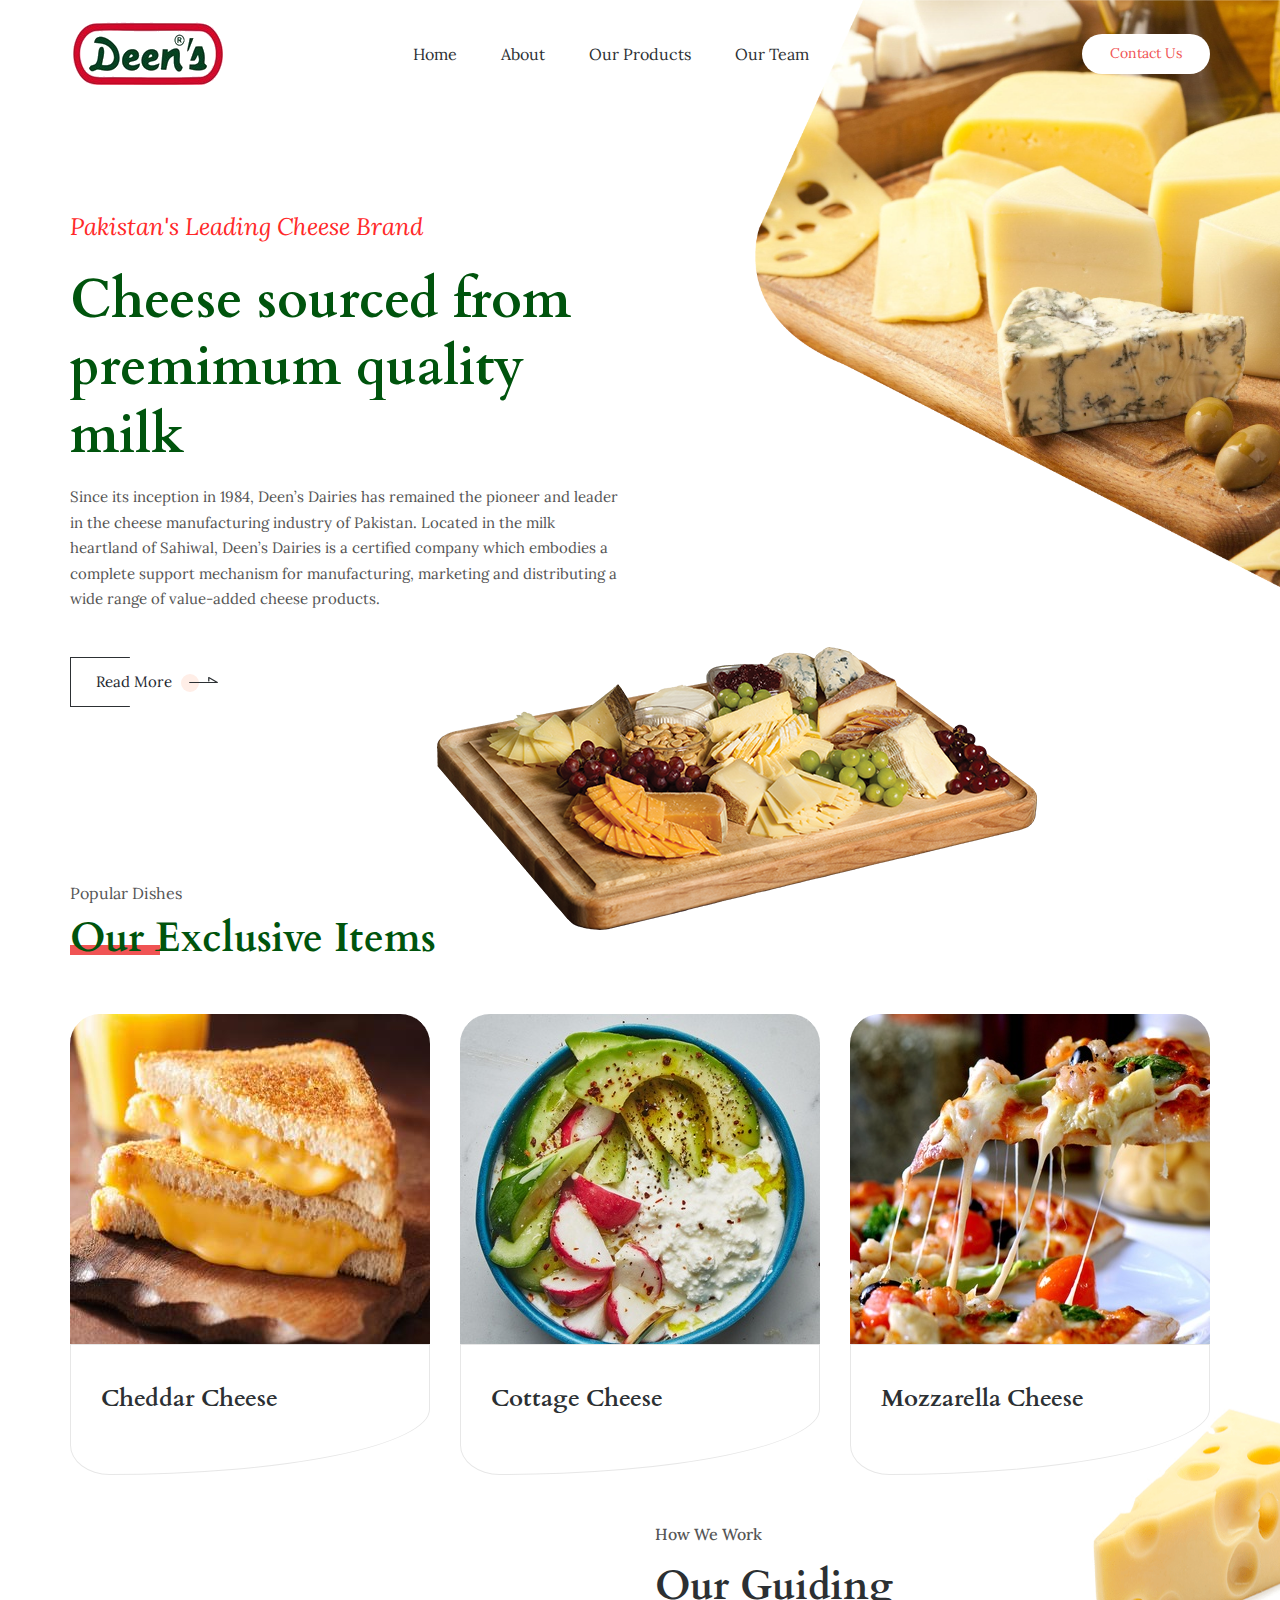
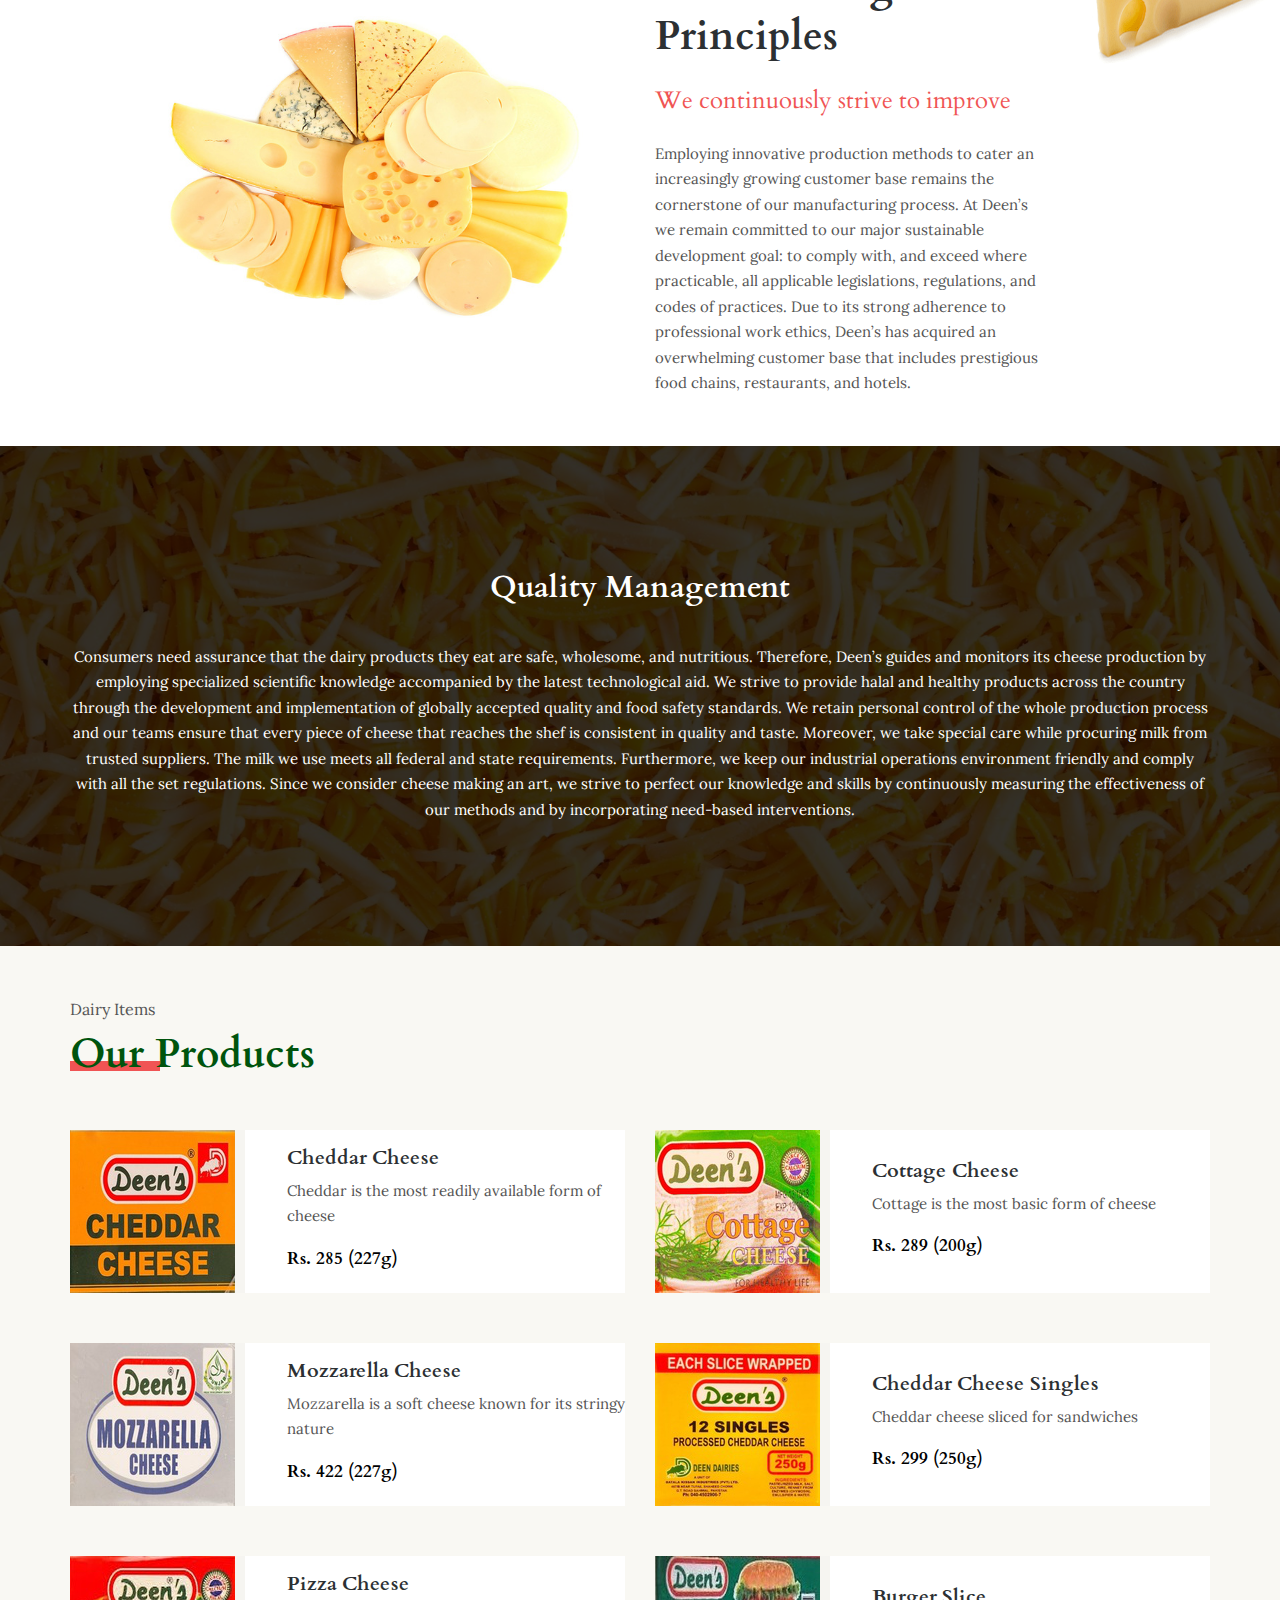
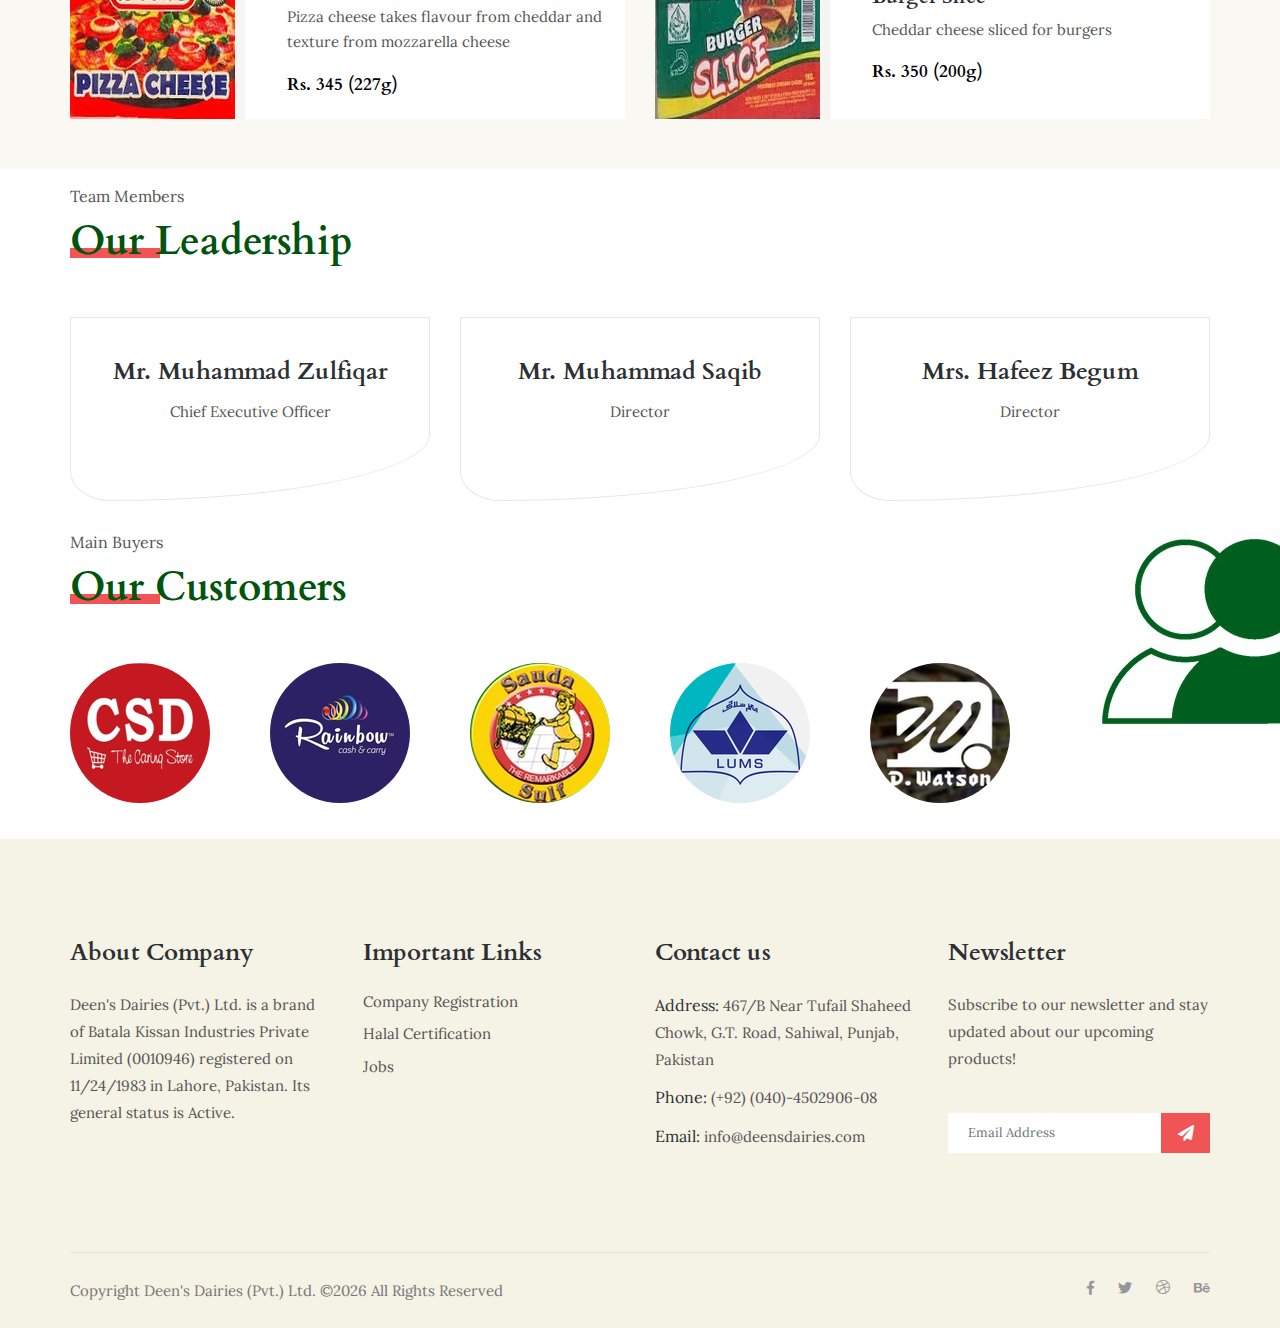
==== commit 2e99f8c0: "Update index.html" ====
--- a/index.html
+++ b/index.html
@@ -139,7 +139,7 @@
                             <img src="img/food_item/food_item_3.png" alt="">
                         </div>
                         <div class="single_blog_text">
-                            <h3>Mozerella Cheese</h3>
+                            <h3>Mozzarella Cheese</h3>
                             
                         </div>
                     </div>
@@ -397,7 +397,7 @@
                 <div class="col-xl-3 col-sm-6 col-md-3 col-lg-3">
                     <div class="single-footer-widget footer_1">
                         <h4>About Company</h4>
-                        <p>Deen's Dairies (Pvt.) Ltd. is a brand of Batala Kissan Industries Private Limited (0010946) registered on 11/24/1983 in Lahore, Pakistan. It's general status is Active.</p>
+                        <p>Deen's Dairies (Pvt.) Ltd. is a brand of Batala Kissan Industries Private Limited (0010946) registered on 11/24/1983 in Lahore, Pakistan. Its general status is Active.</p>
                     </div>
                 </div>
                 <div class="col-xl-3 col-sm-6 col-md-2 col-lg-3">
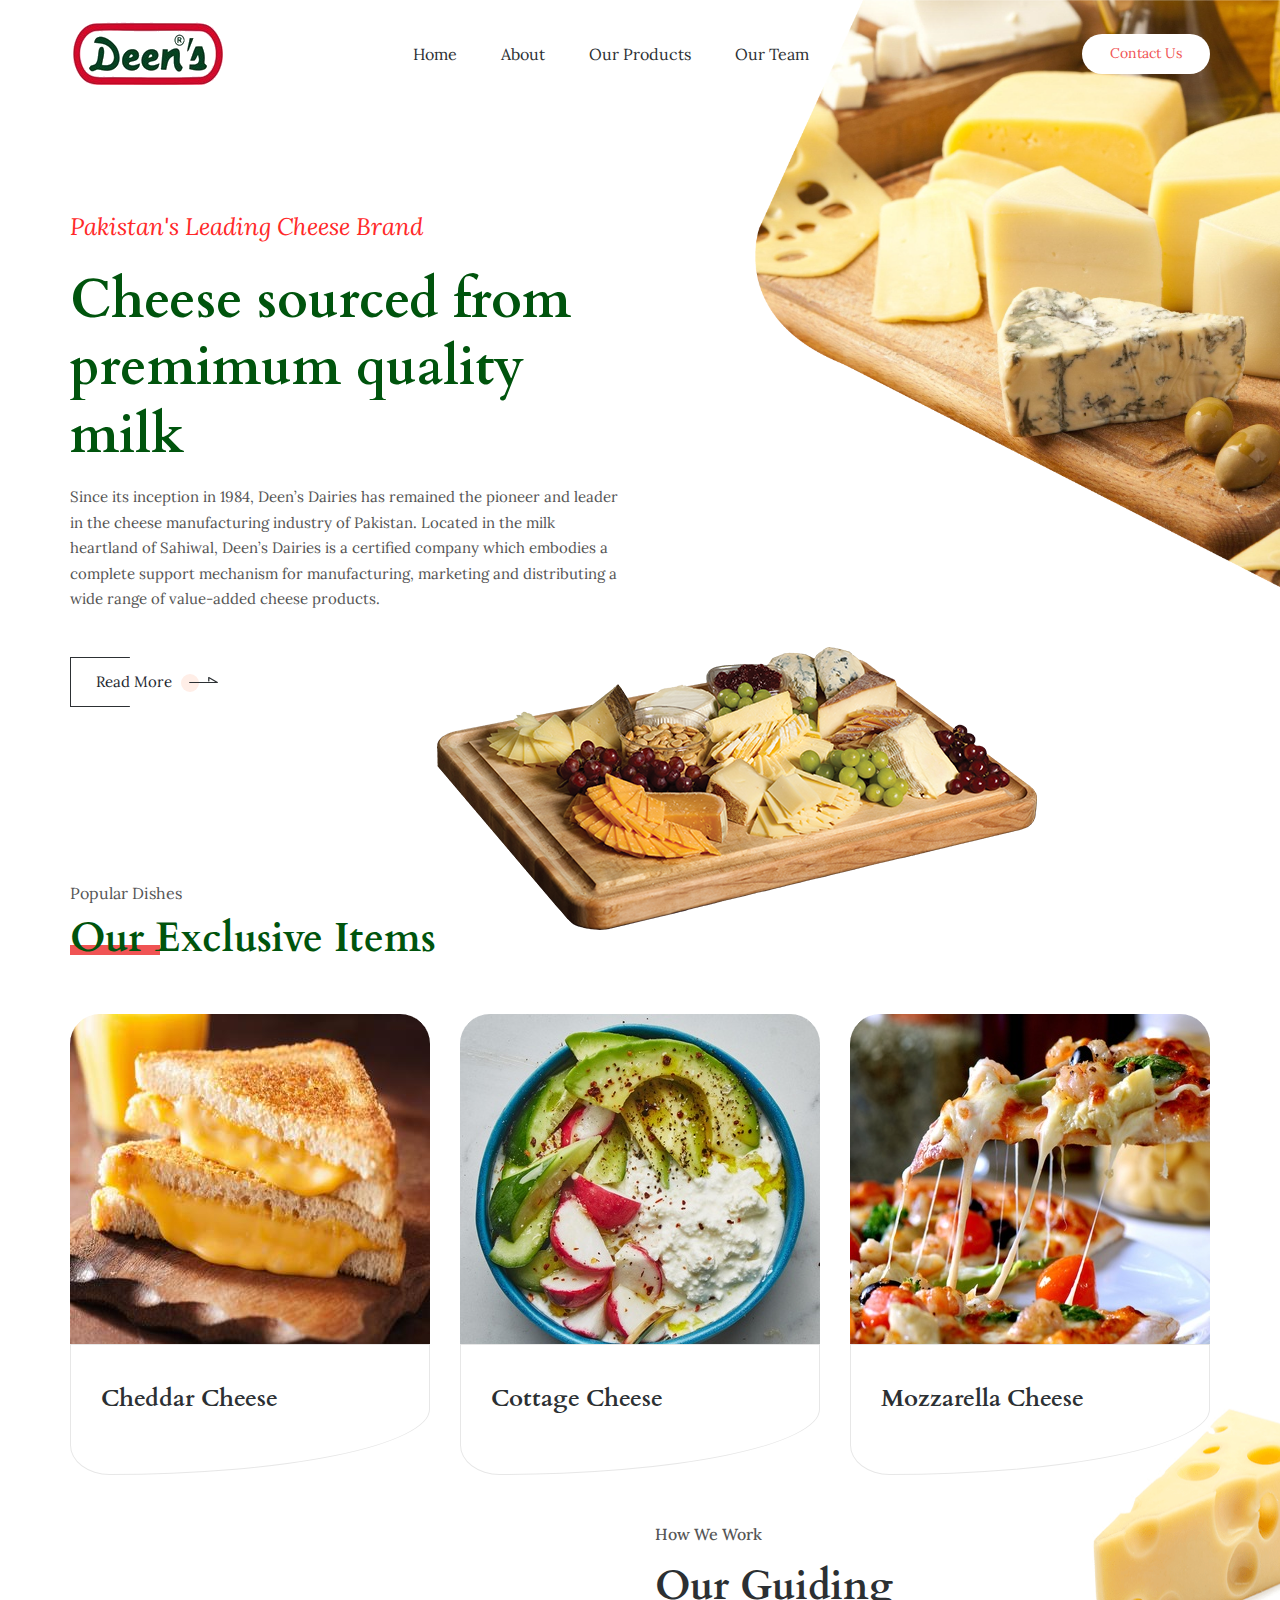
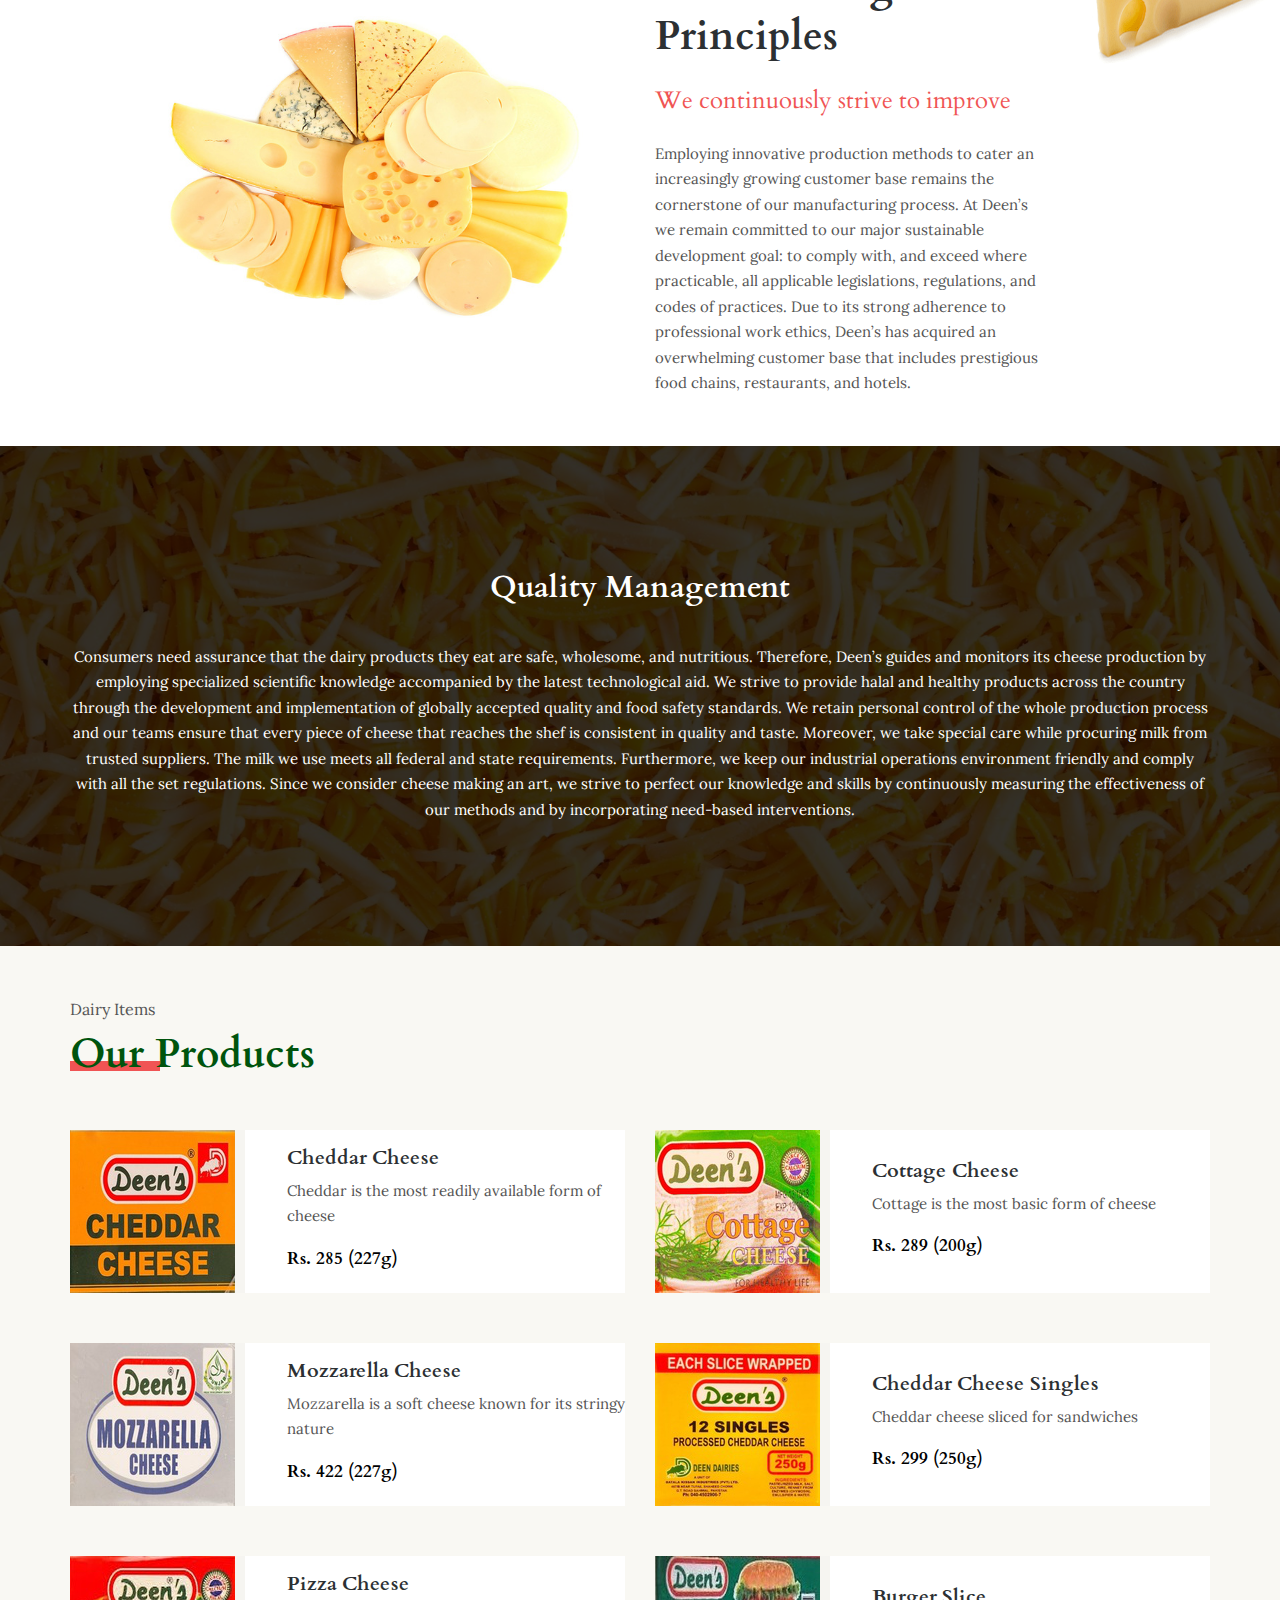
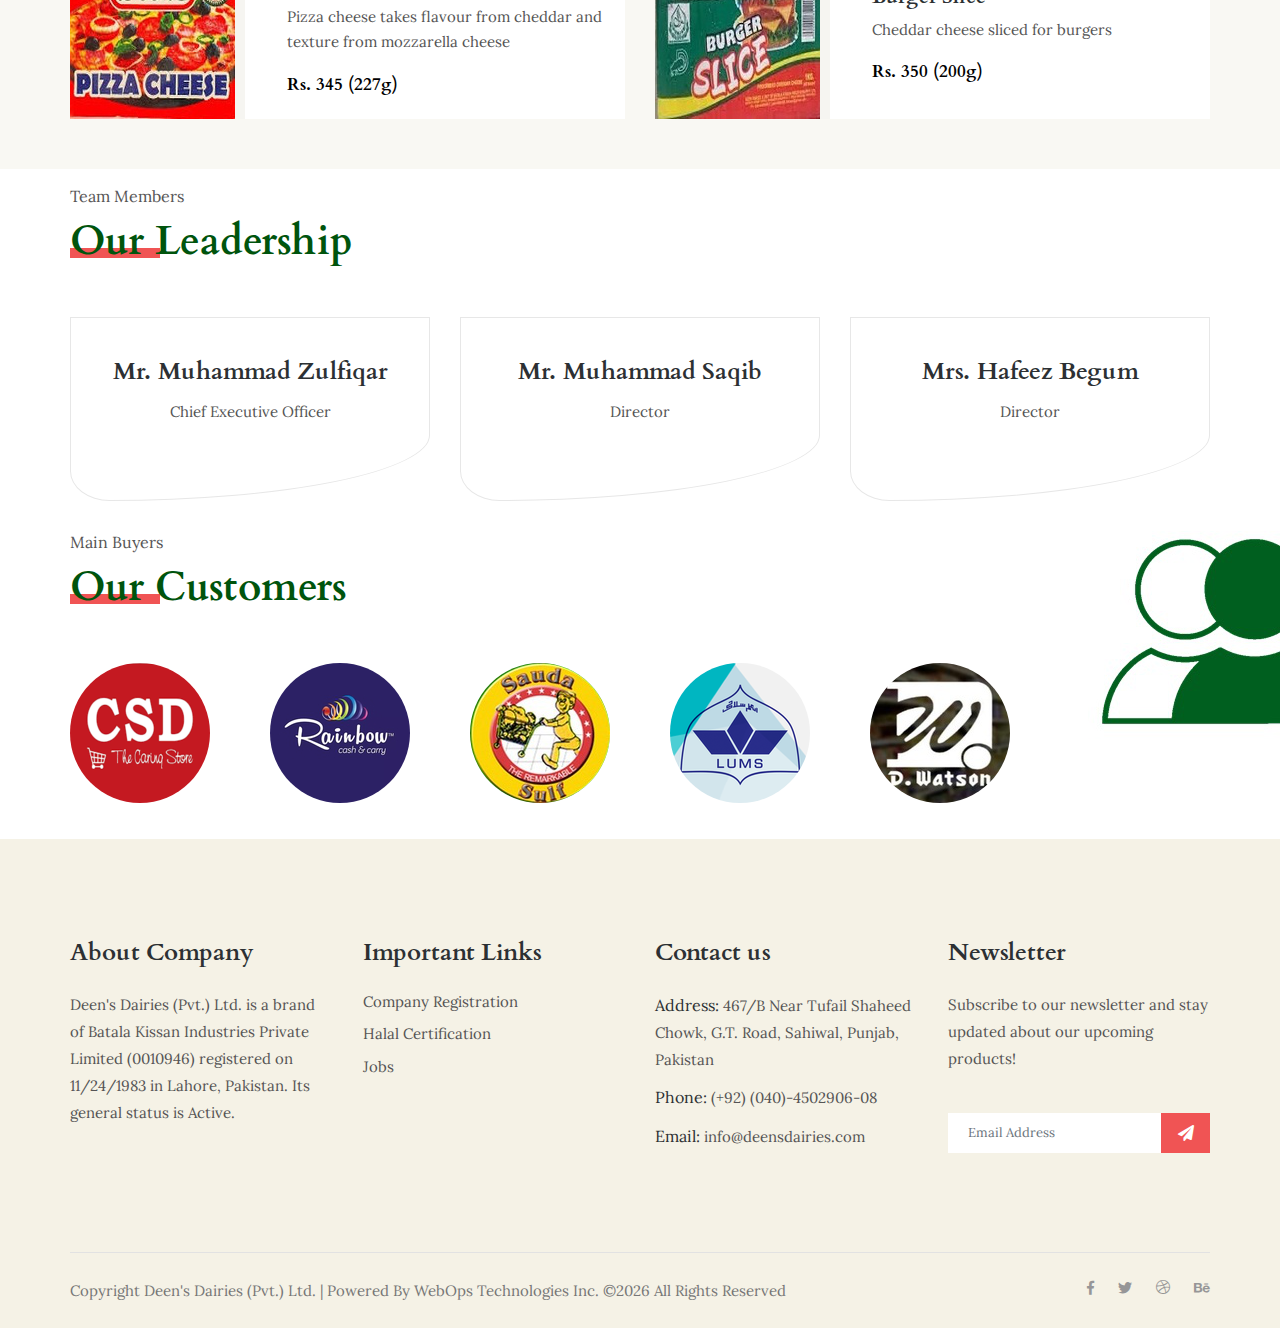
==== commit ae8a8e05: "Update index.html" ====
--- a/index.html
+++ b/index.html
@@ -144,18 +144,6 @@
                         </div>
                     </div>
                 </div>
-                <div class="col-sm-6 col-lg-4 d-none d-sm-block d-lg-none">
-                    <div class="single_blog_item">
-                        <div class="single_blog_img">
-                            <img src="img/food_item/food_item_1.png" alt="">
-                        </div>
-                        <div class="single_blog_text">
-                            <h3>Cremy Noodles</h3>
-                            <p>Was brean shed moveth day yielding tree yielding day were female and </p>
-                            <a href="#" class="btn_3">Read More <img src="img/icon/left_2.svg" alt=""></a>
-                        </div>
-                    </div>
-                </div>
             </div>
         </div>
     </section>
@@ -445,7 +433,7 @@
                 <div class="row">
                     <div class="col-lg-8">
                         <p class="footer-text m-0">
-Copyright Deen's Dairies (Pvt.) Ltd.  &copy;<script>document.write(new Date().getFullYear());</script> All Rights Reserved</p>
+Copyright Deen's Dairies (Pvt.) Ltd.  | Powered By WebOps Technologies Inc.  &copy;<script>document.write(new Date().getFullYear());</script> All Rights Reserved</p>
                     </div>
                     <div class="col-lg-4">
                         <div class="copyright_social_icon text-right">
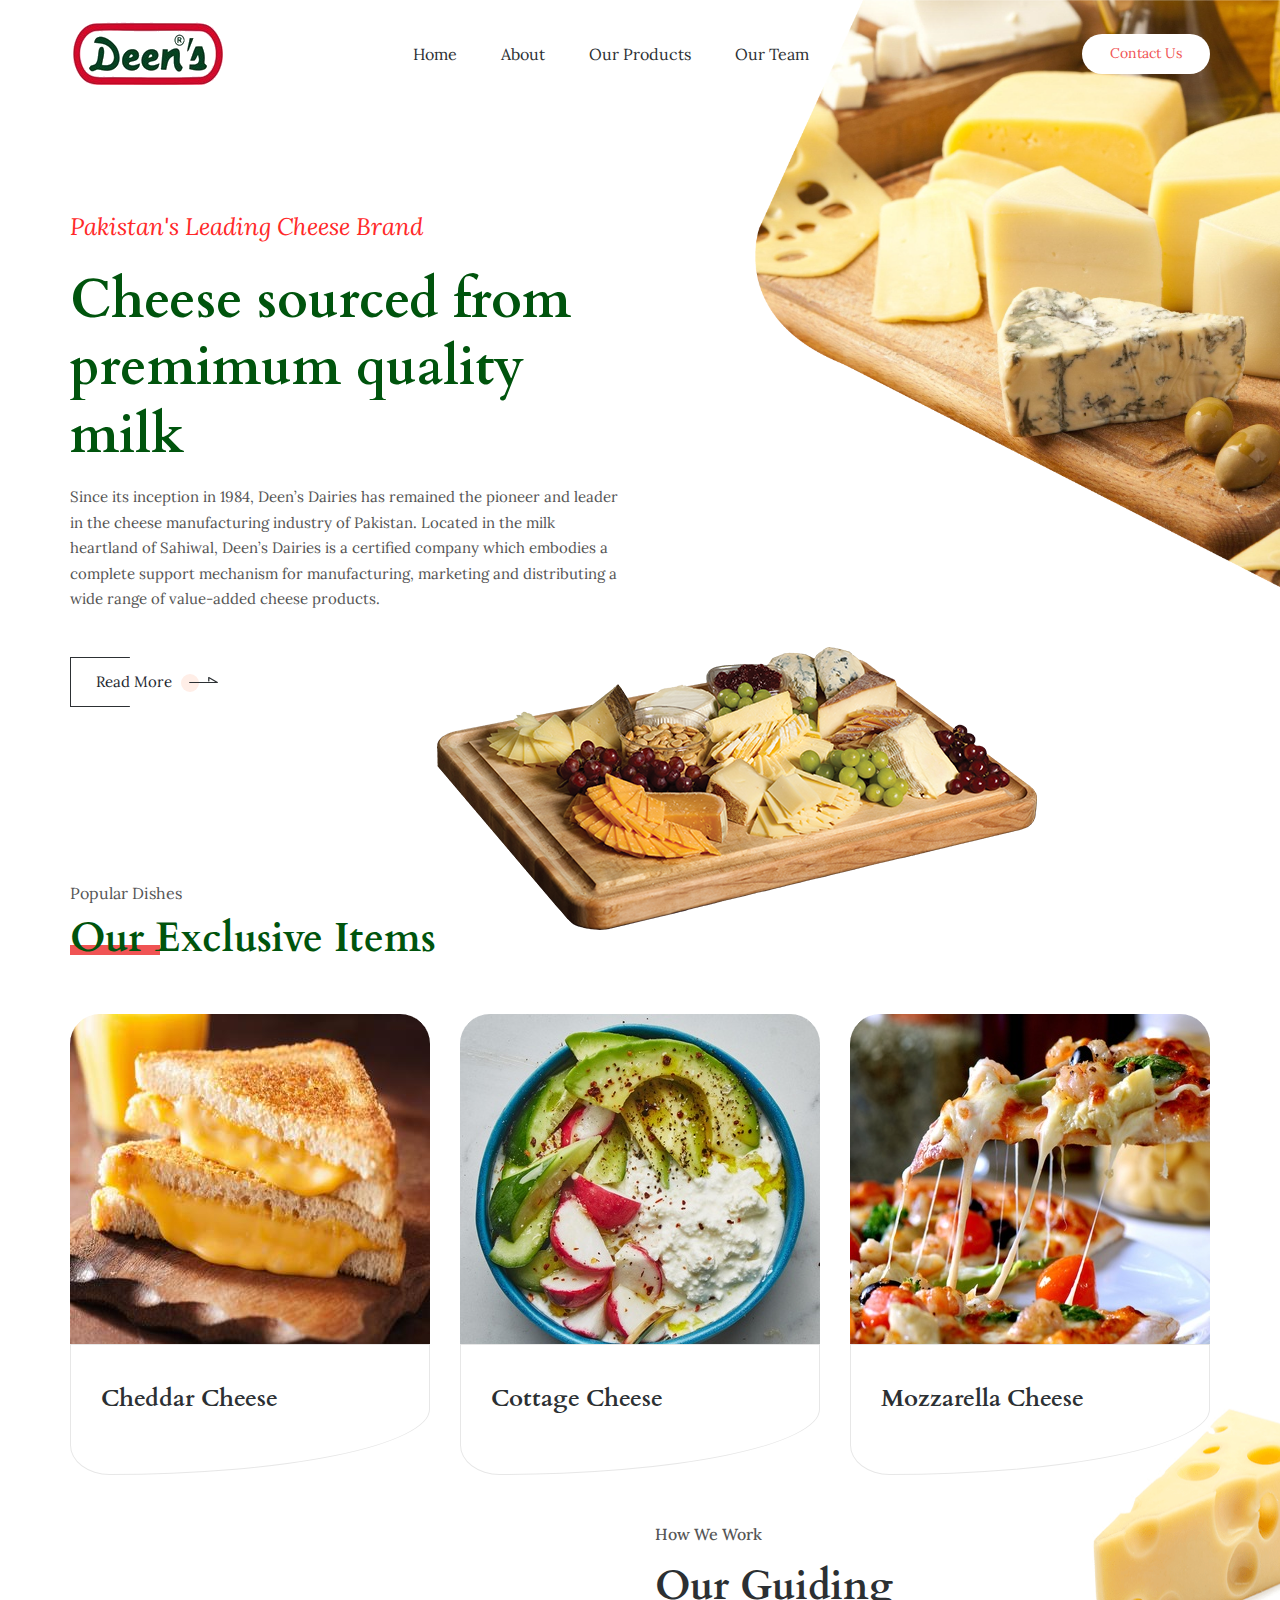
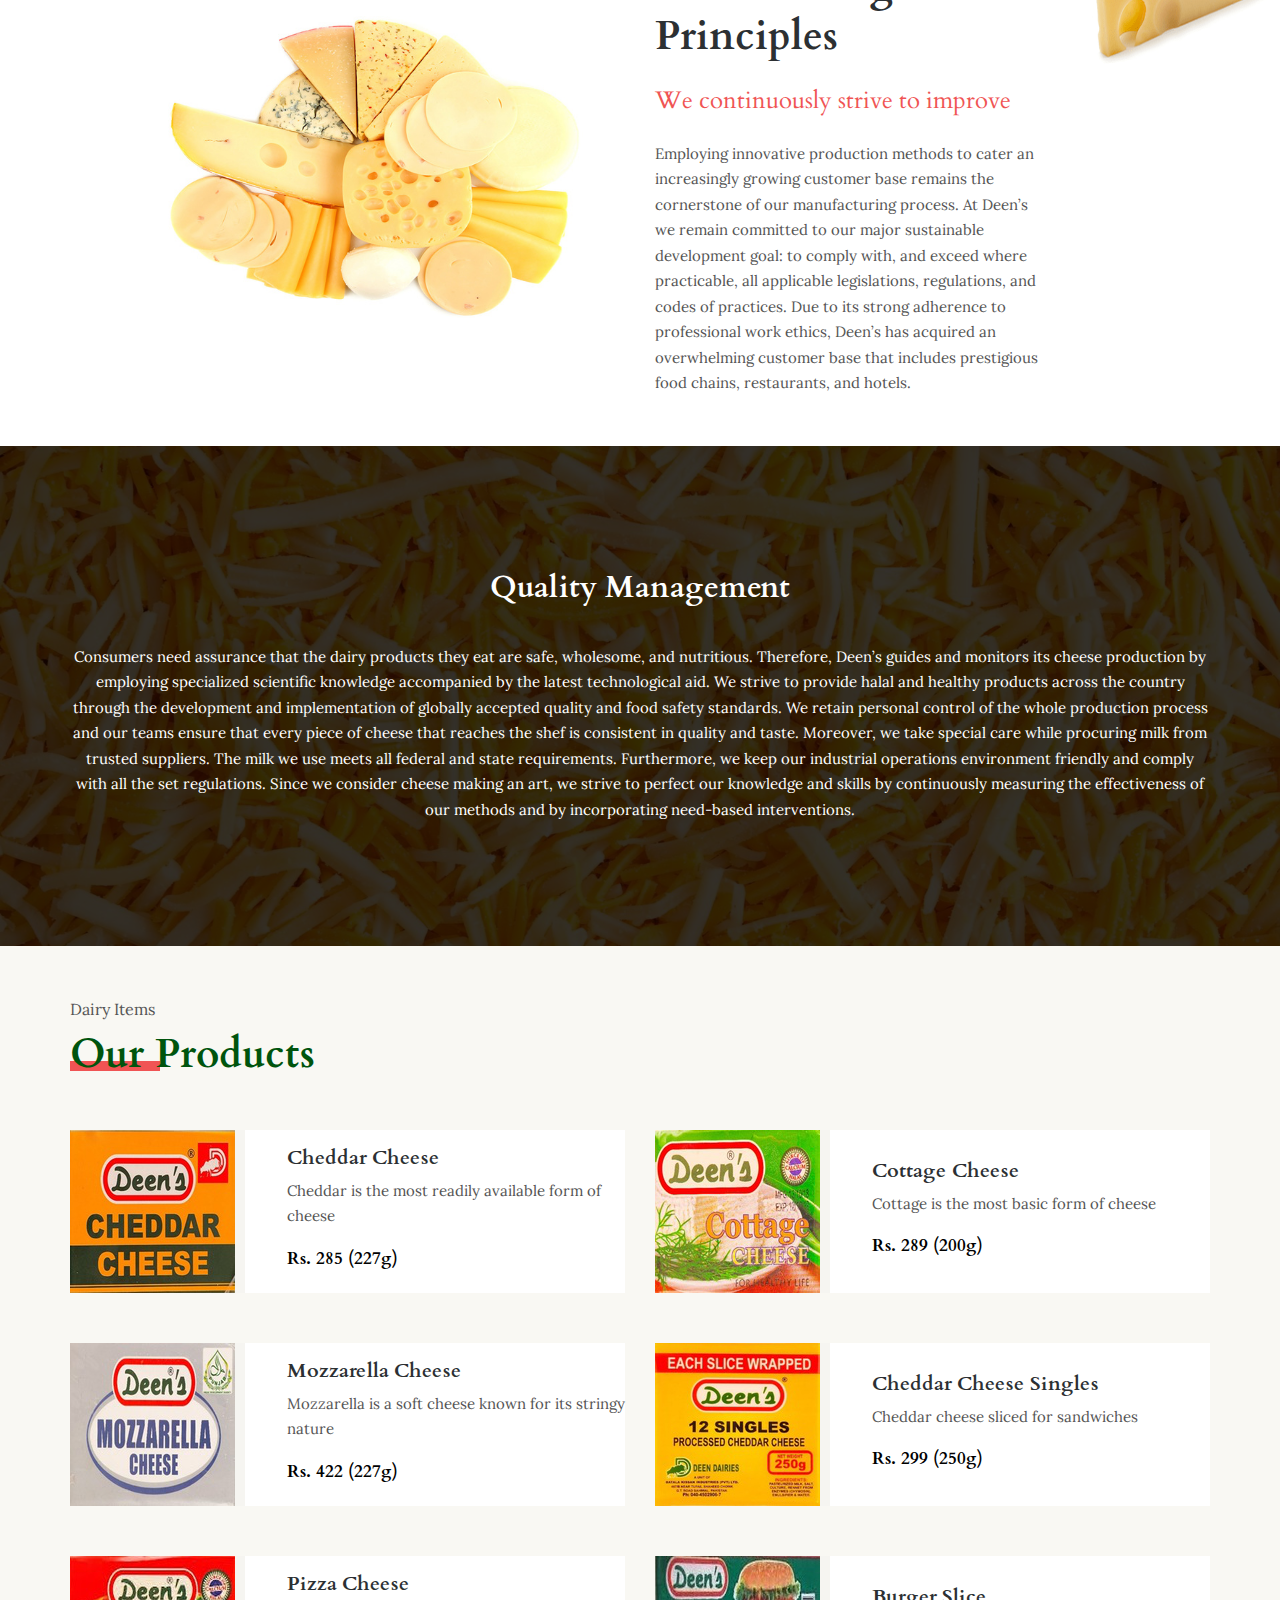
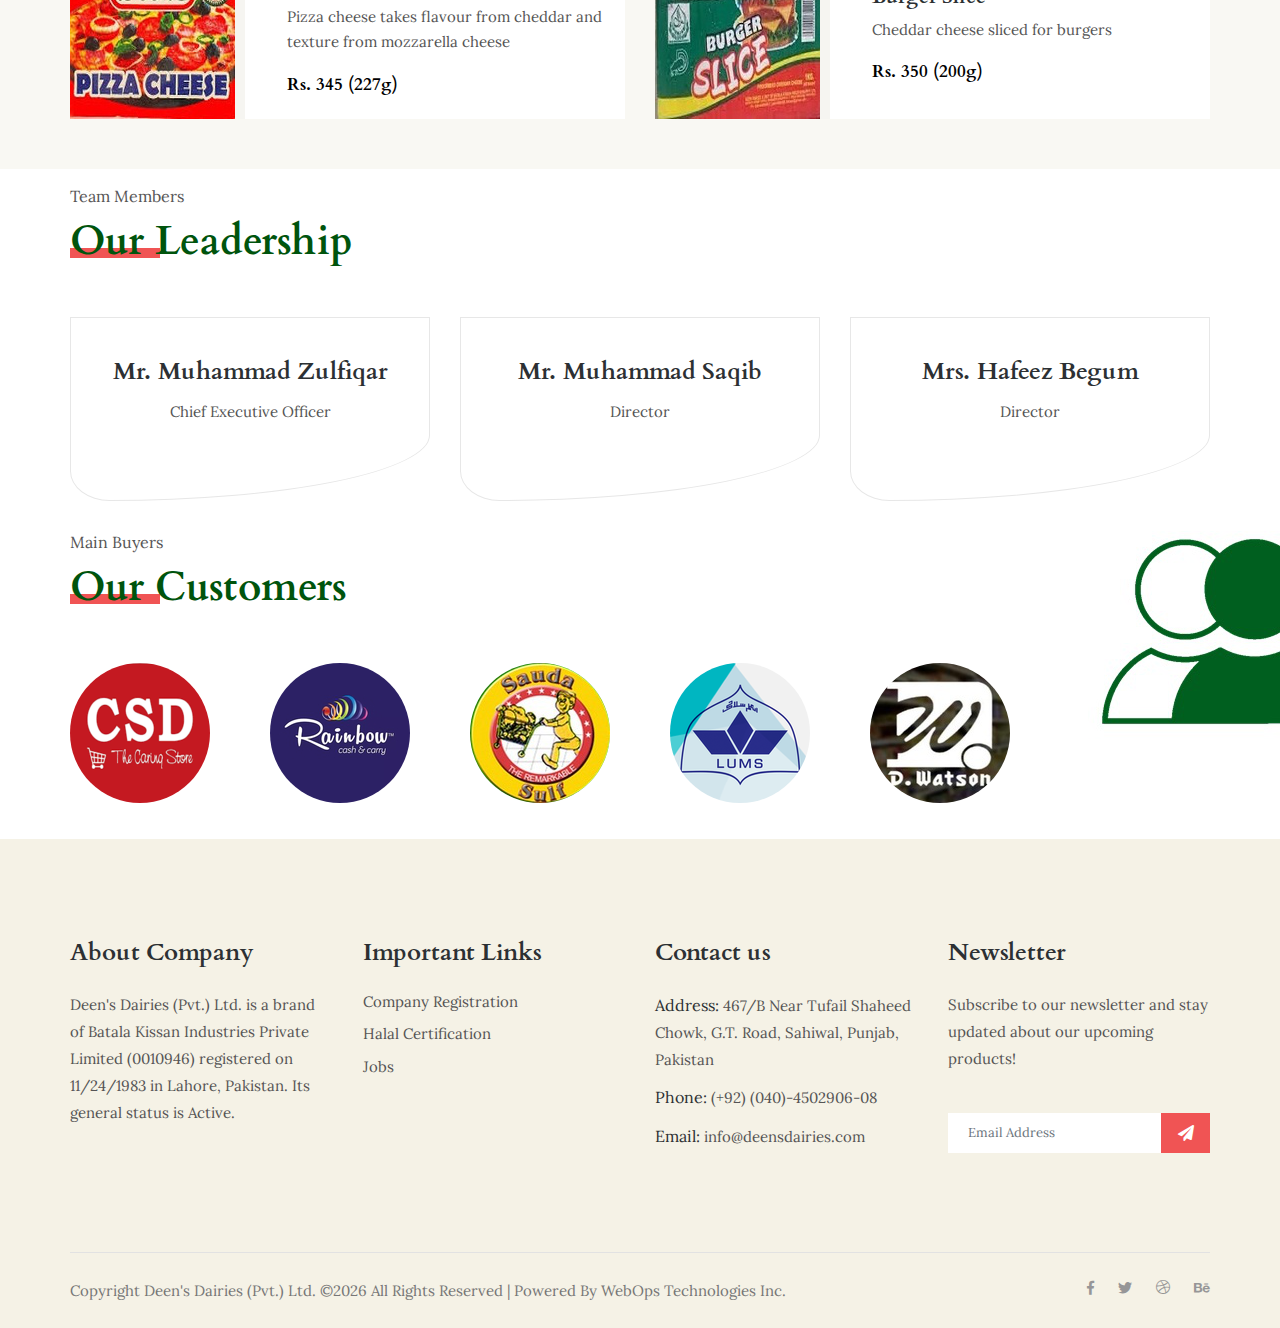
==== commit 36526f6f: "Update index.html" ====
--- a/index.html
+++ b/index.html
@@ -433,7 +433,7 @@
                 <div class="row">
                     <div class="col-lg-8">
                         <p class="footer-text m-0">
-Copyright Deen's Dairies (Pvt.) Ltd.  | Powered By WebOps Technologies Inc.  &copy;<script>document.write(new Date().getFullYear());</script> All Rights Reserved</p>
+Copyright Deen's Dairies (Pvt.) Ltd. &copy;<script>document.write(new Date().getFullYear());</script> All Rights Reserved | Powered By WebOps Technologies Inc.</p>
                     </div>
                     <div class="col-lg-4">
                         <div class="copyright_social_icon text-right">
